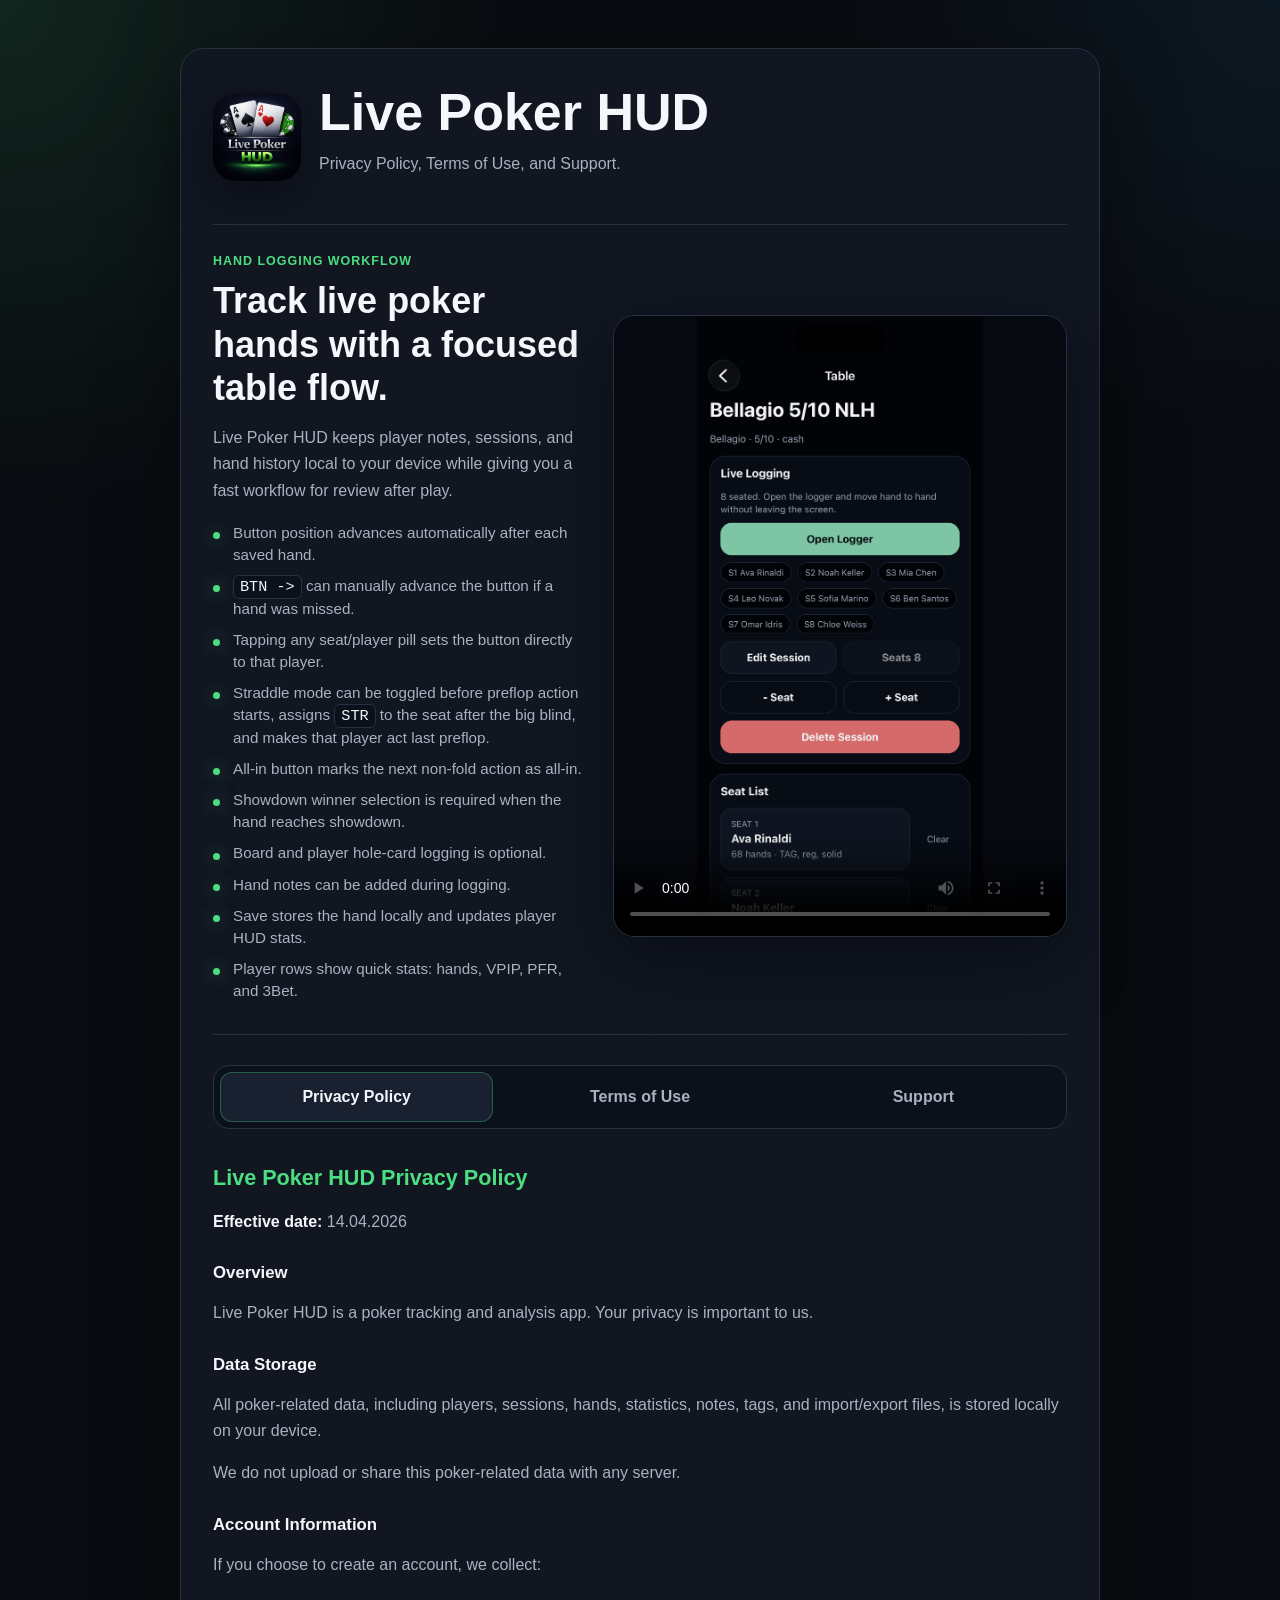
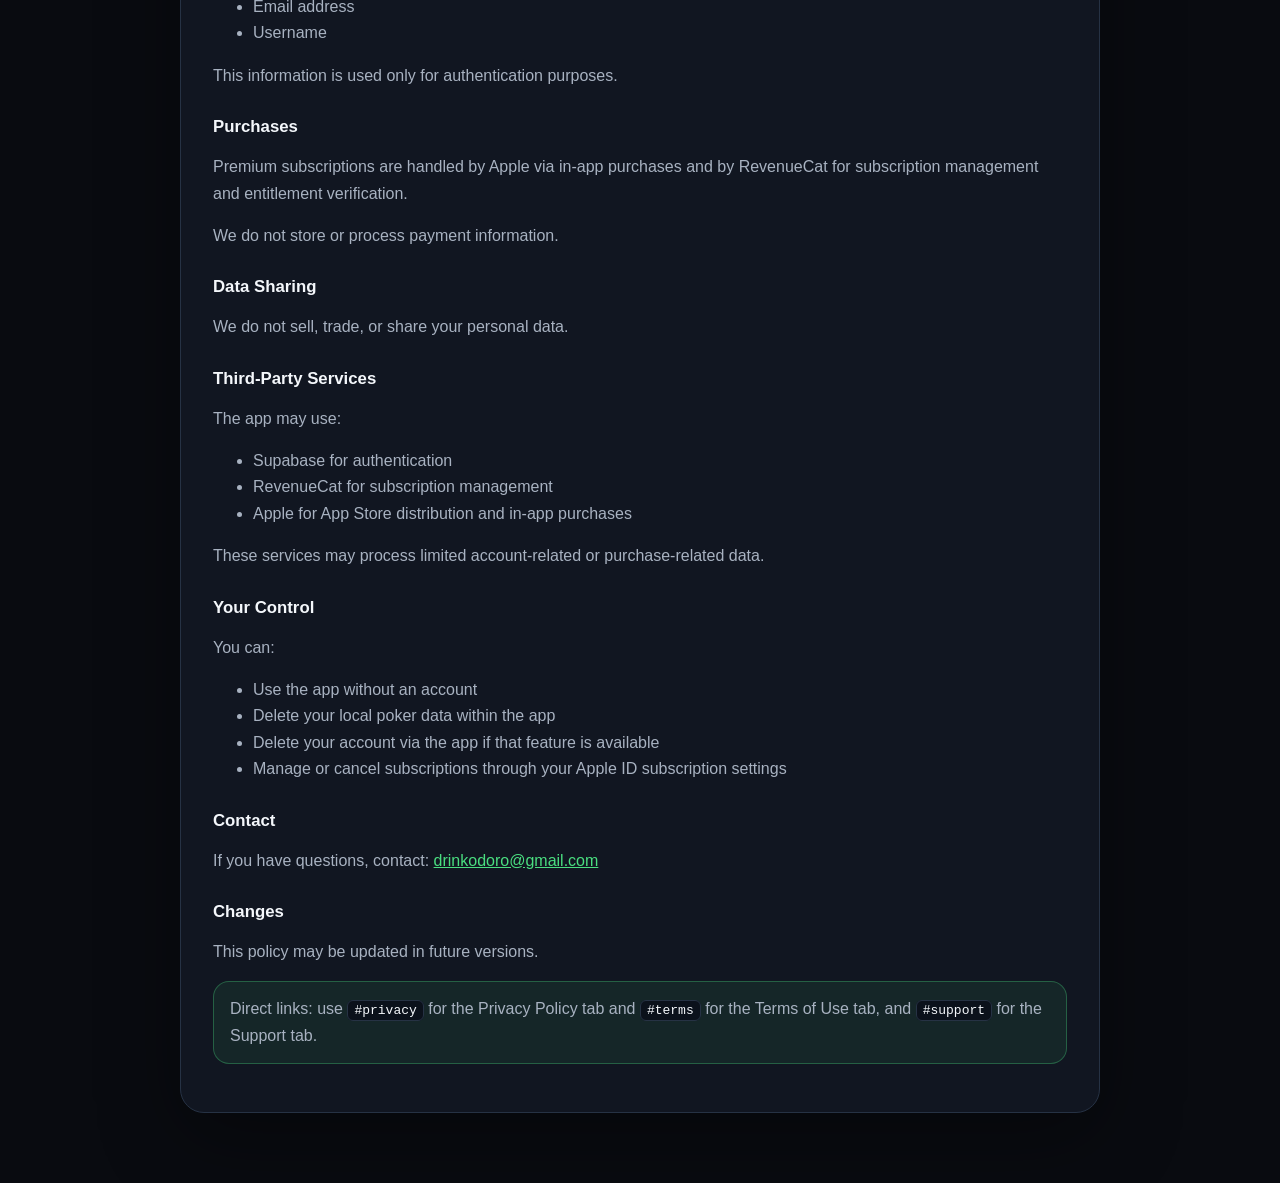
==== index.html @ 6f3d3e8b "List hand logging features" ====
<!doctype html>
<html lang="en">
  <head>
    <meta charset="utf-8" />
    <meta name="viewport" content="width=device-width, initial-scale=1" />
    <title>Live Poker HUD Privacy Policy, Terms of Use, and Support</title>
    <meta
      name="description"
      content="Privacy Policy, Terms of Use, and Support for Live Poker HUD."
    />
    <link rel="icon" href="assets/web-icon.png" />
    <link rel="apple-touch-icon" href="assets/web-icon.png" />
    <style>
      :root {
        color-scheme: dark;
        --bg: #090b10;
        --panel: #121722;
        --panel-raised: #192131;
        --text: #f4f7fb;
        --muted: #a8b2c1;
        --accent: #4ade80;
        --border: #263244;
      }

      * {
        box-sizing: border-box;
      }

      body {
        margin: 0;
        background:
          radial-gradient(circle at top left, rgba(74, 222, 128, 0.12), transparent 32rem),
          radial-gradient(circle at top right, rgba(56, 189, 248, 0.08), transparent 28rem),
          var(--bg);
        color: var(--text);
        font-family: -apple-system, BlinkMacSystemFont, "Segoe UI", sans-serif;
        line-height: 1.65;
      }

      main {
        max-width: 960px;
        margin: 0 auto;
        padding: 48px 20px 72px;
      }

      article {
        background: rgba(18, 23, 34, 0.94);
        border: 1px solid var(--border);
        border-radius: 24px;
        padding: 32px;
        box-shadow: 0 24px 80px rgba(0, 0, 0, 0.35);
      }

      h1,
      h2,
      h3 {
        line-height: 1.2;
      }

      h1 {
        margin: 0 0 8px;
        font-size: clamp(2rem, 5vw, 3.25rem);
      }

      h2 {
        margin-top: 36px;
        color: var(--accent);
        font-size: 1.35rem;
      }

      h3 {
        margin-top: 28px;
        font-size: 1.05rem;
      }

      p,
      li {
        color: var(--muted);
      }

      strong,
      code {
        color: var(--text);
      }

      code {
        background: #0b111b;
        border: 1px solid var(--border);
        border-radius: 6px;
        padding: 2px 6px;
      }

      a {
        color: var(--accent);
      }

      .hero {
        margin-bottom: 30px;
      }

      .brand-lockup {
        display: flex;
        gap: 18px;
        align-items: center;
      }

      .brand-copy {
        min-width: 0;
      }

      .app-icon {
        width: 88px;
        height: 88px;
        border-radius: 22px;
        box-shadow: 0 16px 44px rgba(0, 0, 0, 0.38);
      }

      .subtitle {
        margin-top: 0;
        color: var(--muted);
      }

      .demo {
        display: grid;
        grid-template-columns: minmax(0, 0.9fr) minmax(280px, 1.1fr);
        gap: 28px;
        align-items: center;
        margin: 10px 0 30px;
        padding: 26px 0 32px;
        border-top: 1px solid var(--border);
        border-bottom: 1px solid var(--border);
      }

      .eyebrow {
        margin: 0 0 8px;
        color: var(--accent);
        font-size: 0.78rem;
        font-weight: 800;
        letter-spacing: 0.08em;
        text-transform: uppercase;
      }

      .demo h2 {
        margin: 0 0 12px;
        color: var(--text);
        font-size: clamp(1.45rem, 4vw, 2.25rem);
      }

      .demo p:last-child {
        margin-bottom: 0;
      }

      .feature-list {
        display: grid;
        gap: 9px;
        margin: 18px 0 0;
        padding: 0;
        list-style: none;
      }

      .feature-list li {
        position: relative;
        padding-left: 20px;
        color: var(--muted);
        font-size: 0.95rem;
        line-height: 1.45;
      }

      .feature-list li::before {
        content: "";
        position: absolute;
        top: 0.66em;
        left: 0;
        width: 7px;
        height: 7px;
        border-radius: 50%;
        background: var(--accent);
        box-shadow: 0 0 18px rgba(74, 222, 128, 0.5);
      }

      .video-frame {
        overflow: hidden;
        border: 1px solid var(--border);
        border-radius: 22px;
        background: #060910;
        box-shadow: 0 22px 70px rgba(0, 0, 0, 0.4);
      }

      video {
        display: block;
        width: 100%;
        max-height: 620px;
        background: #060910;
      }

      .tabs {
        display: flex;
        gap: 10px;
        margin: 28px 0;
        padding: 6px;
        background: #0b111b;
        border: 1px solid var(--border);
        border-radius: 16px;
      }

      .tab-button {
        flex: 1;
        border: 0;
        border-radius: 12px;
        padding: 12px 14px;
        background: transparent;
        color: var(--muted);
        cursor: pointer;
        font: inherit;
        font-weight: 700;
      }

      .tab-button[aria-selected="true"] {
        background: var(--panel-raised);
        color: var(--text);
        box-shadow: inset 0 0 0 1px rgba(74, 222, 128, 0.32);
      }

      .tab-panel {
        display: none;
      }

      .tab-panel.active {
        display: block;
      }

      .notice {
        border: 1px solid rgba(74, 222, 128, 0.32);
        background: rgba(74, 222, 128, 0.08);
        border-radius: 16px;
        padding: 14px 16px;
      }

      @media (max-width: 640px) {
        main {
          padding: 28px 14px 48px;
        }

        article {
          padding: 22px;
          border-radius: 18px;
        }

        .tabs {
          flex-direction: column;
        }

        .brand-lockup,
        .demo {
          display: block;
        }

        .brand-lockup {
          text-align: center;
        }

        .app-icon {
          display: block;
          margin: 0 auto 16px;
        }

        .demo {
          padding: 22px 0 26px;
        }

        .video-frame {
          margin-top: 20px;
          border-radius: 18px;
        }
      }
    </style>
  </head>
  <body>
    <main>
      <article>
        <header class="hero">
          <div class="brand-lockup">
            <img
              class="app-icon"
              src="assets/web-icon.png"
              alt="Live Poker HUD app icon"
              width="88"
              height="88"
            />
            <div class="brand-copy">
              <h1>Live Poker HUD</h1>
              <p class="subtitle">Privacy Policy, Terms of Use, and Support.</p>
            </div>
          </div>
        </header>

        <section class="demo" aria-labelledby="demo-title">
          <div>
            <p class="eyebrow">Hand logging workflow</p>
            <h2 id="demo-title">Track live poker hands with a focused table flow.</h2>
            <p>
              Live Poker HUD keeps player notes, sessions, and hand history local to
              your device while giving you a fast workflow for review after play.
            </p>
            <ul class="feature-list" aria-label="Hand logging functionality">
              <li>Button position advances automatically after each saved hand.</li>
              <li><code>BTN -&gt;</code> can manually advance the button if a hand was missed.</li>
              <li>Tapping any seat/player pill sets the button directly to that player.</li>
              <li>Straddle mode can be toggled before preflop action starts, assigns <code>STR</code> to the seat after the big blind, and makes that player act last preflop.</li>
              <li>All-in button marks the next non-fold action as all-in.</li>
              <li>Showdown winner selection is required when the hand reaches showdown.</li>
              <li>Board and player hole-card logging is optional.</li>
              <li>Hand notes can be added during logging.</li>
              <li>Save stores the hand locally and updates player HUD stats.</li>
              <li>Player rows show quick stats: hands, VPIP, PFR, and 3Bet.</li>
            </ul>
          </div>
          <div class="video-frame">
            <video
              controls
              playsinline
              preload="metadata"
              poster="fixtures/app-store-screenshots/livepokerhud_table.png"
            >
              <source
                src="fixtures/app-store-screenshots/lpHUD_handlog_flow.mp4"
                type="video/mp4"
              />
              Your browser does not support the video tag.
            </video>
          </div>
        </section>

        <div class="tabs" role="tablist" aria-label="Legal documents">
          <button
            id="privacy-tab"
            class="tab-button"
            type="button"
            role="tab"
            aria-selected="true"
            aria-controls="privacy-panel"
          >
            Privacy Policy
          </button>
          <button
            id="terms-tab"
            class="tab-button"
            type="button"
            role="tab"
            aria-selected="false"
            aria-controls="terms-panel"
          >
            Terms of Use
          </button>
          <button
            id="support-tab"
            class="tab-button"
            type="button"
            role="tab"
            aria-selected="false"
            aria-controls="support-panel"
          >
            Support
          </button>
        </div>

        <section id="privacy-panel" class="tab-panel active" role="tabpanel" aria-labelledby="privacy-tab">
          <h2>Live Poker HUD Privacy Policy</h2>
          <p><strong>Effective date:</strong> 14.04.2026</p>

          <h3>Overview</h3>
          <p>
            Live Poker HUD is a poker tracking and analysis app. Your privacy is
            important to us.
          </p>

          <h3>Data Storage</h3>
          <p>
            All poker-related data, including players, sessions, hands, statistics,
            notes, tags, and import/export files, is stored locally on your device.
          </p>
          <p>We do not upload or share this poker-related data with any server.</p>

          <h3>Account Information</h3>
          <p>If you choose to create an account, we collect:</p>
          <ul>
            <li>Email address</li>
            <li>Username</li>
          </ul>
          <p>This information is used only for authentication purposes.</p>

          <h3>Purchases</h3>
          <p>
            Premium subscriptions are handled by Apple via in-app purchases and by
            RevenueCat for subscription management and entitlement verification.
          </p>
          <p>We do not store or process payment information.</p>

          <h3>Data Sharing</h3>
          <p>We do not sell, trade, or share your personal data.</p>

          <h3>Third-Party Services</h3>
          <p>The app may use:</p>
          <ul>
            <li>Supabase for authentication</li>
            <li>RevenueCat for subscription management</li>
            <li>Apple for App Store distribution and in-app purchases</li>
          </ul>
          <p>These services may process limited account-related or purchase-related data.</p>

          <h3>Your Control</h3>
          <p>You can:</p>
          <ul>
            <li>Use the app without an account</li>
            <li>Delete your local poker data within the app</li>
            <li>Delete your account via the app if that feature is available</li>
            <li>Manage or cancel subscriptions through your Apple ID subscription settings</li>
          </ul>

          <h3>Contact</h3>
          <p>
            If you have questions, contact:
            <a href="mailto:drinkodoro@gmail.com">drinkodoro@gmail.com</a>
          </p>

          <h3>Changes</h3>
          <p>This policy may be updated in future versions.</p>
        </section>

        <section id="terms-panel" class="tab-panel" role="tabpanel" aria-labelledby="terms-tab">
          <h2>Live Poker HUD Terms of Use</h2>
          <p><strong>Effective date:</strong> 16.04.2026</p>

          <p>
            These Terms of Use ("Terms") govern your use of Live Poker HUD (the
            "App"). By downloading, accessing, or using the App, you agree to these
            Terms.
          </p>
          <p>If you do not agree to these Terms, do not use the App.</p>

          <h3>1. About Live Poker HUD</h3>
          <p>
            Live Poker HUD is a mobile app for local-first live poker player tracking,
            hand logging, notes, and later review.
          </p>
          <p>
            The App is intended as a personal study and record-keeping tool. It does not
            let users play poker hands, exchange money, enter contests, or receive
            real-time advice.
          </p>

          <h3>2. Eligibility and Responsible Use</h3>
          <p>
            You are responsible for using the App only where and how it is lawful and
            permitted. You must comply with all applicable laws, location rules,
            event rules, platform rules, and game integrity requirements.
          </p>
          <p>You agree not to use the App:</p>
          <ul>
            <li>
              To cheat, collude, gain an unfair advantage, or violate rules of any
              poker room, event, online platform, or private game.
            </li>
            <li>To use the App for activity prohibited by law.</li>
            <li>To harass, defame, or unlawfully profile other people.</li>
            <li>To attempt to reverse engineer, interfere with, or misuse the App or its services.</li>
          </ul>

          <h3>3. Local Data and Backups</h3>
          <p>
            The App stores poker-related data, including players, sessions, hands,
            statistics, notes, tags, and import/export files, primarily on your device.
          </p>
          <p>
            You are responsible for maintaining your own backups, including any manual
            JSON exports you choose to create. We are not responsible for data loss
            caused by device loss, deletion, app removal, operating system changes,
            failed imports, or other events outside our control.
          </p>

          <h3>4. Accounts</h3>
          <p>
            The App may allow optional account sign-in. Account features are intended
            for authentication and future account-linked capabilities. In the current
            local-first version, poker data does not automatically sync across devices
            unless a future version explicitly provides sync functionality.
          </p>
          <p>You are responsible for keeping your account credentials secure and for all activity under your account.</p>

          <h3>5. Premium Subscriptions</h3>
          <p>
            Live Poker HUD may offer an optional premium subscription ("Live Poker HUD
            Pro") through Apple in-app purchases and RevenueCat subscription management.
          </p>
          <p>
            Premium may include higher or unlimited app limits, such as additional
            active players or hand history capacity, and other paid features shown in
            the App at the time of purchase.
          </p>
          <p>Subscription products may include:</p>
          <ul>
            <li>Monthly subscription: <code>premium_monthly_subscription</code></li>
            <li>Yearly subscription: <code>premium_yearly_subscription</code></li>
          </ul>
          <p>
            The exact price, billing period, trial terms, and renewal terms are shown
            in the App Store purchase sheet before you confirm a purchase.
          </p>

          <h3>6. Auto-Renewal, Billing, and Cancellation</h3>
          <p>
            Subscriptions are billed through your Apple ID and are handled by Apple.
            Your subscription automatically renews unless you cancel it at least 24
            hours before the end of the current billing period.
          </p>
          <p>
            Your Apple ID account may be charged for renewal within 24 hours before the
            end of the current billing period. You can manage or cancel your
            subscription in your Apple ID subscription settings.
          </p>
          <p>
            We do not process your payment card information and cannot directly cancel,
            refund, or modify Apple subscriptions on your behalf. Refund requests are
            handled by Apple according to Apple's policies.
          </p>

          <h3>7. Free Features and Premium Limits</h3>
          <p>
            The App may provide a free tier with usage limits. Premium access may remove
            or increase those limits while your subscription is active.
          </p>
          <p>
            If your subscription expires, is canceled, fails to renew, or cannot be
            verified, your account may return to the free tier. Existing local data is
            not intentionally deleted solely because a subscription ends, but adding new
            players, saving new hands, or importing data may be restricted by the
            free-tier limits.
          </p>

          <h3>8. No Professional Advice</h3>
          <p>
            The App provides tracking, notes, and statistics based on information you
            enter. It does not provide legal, financial, professional poker, or
            investment advice. You are solely responsible for your decisions and conduct.
          </p>

          <h3>9. No Warranties</h3>
          <p>
            The App is provided "as is" and "as available." We do not guarantee that
            the App will be uninterrupted, error-free, accurate, or suitable for your
            specific needs.
          </p>
          <p>
            Poker statistics may be incomplete or approximate because they depend on the
            hands, actions, and notes you manually record.
          </p>

          <h3>10. Limitation of Liability</h3>
          <p>
            To the fullest extent permitted by law, we are not liable for indirect,
            incidental, consequential, special, exemplary, or punitive damages,
            including loss of data, lost profits, lost winnings, lost opportunities, or
            game-related disputes arising from your use of the App.
          </p>

          <h3>11. Third-Party Services</h3>
          <p>The App may use third-party services, including:</p>
          <ul>
            <li>Apple for App Store distribution and in-app purchases.</li>
            <li>RevenueCat for subscription management and entitlement verification.</li>
            <li>Supabase for optional authentication features.</li>
          </ul>
          <p>Your use of third-party services may be subject to their own terms and policies.</p>

          <h3>12. Apple App Store Terms</h3>
          <p>
            If you downloaded the App from the Apple App Store, Apple's Licensed
            Application End User License Agreement may also apply unless these Terms
            provide a separate valid end user license agreement. Apple is not
            responsible for providing maintenance or support for the App except as
            required by applicable law.
          </p>
          <p>
            Apple's standard terms are available at:
            <a href="https://www.apple.com/legal/macapps/stdeula/">https://www.apple.com/legal/macapps/stdeula/</a>
          </p>

          <h3>13. Privacy</h3>
          <p>
            Your use of the App is also governed by the Privacy Policy on this page.
          </p>

          <h3>14. Changes to These Terms</h3>
          <p>
            We may update these Terms from time to time. Updated Terms will be posted on
            this page with a new effective date. Your continued use of the App after
            changes are posted means you accept the updated Terms.
          </p>

          <h3>15. Contact</h3>
          <p>
            If you have questions about these Terms, contact:
            <a href="mailto:drinkodoro@gmail.com">drinkodoro@gmail.com</a>
          </p>
        </section>

        <section id="support-panel" class="tab-panel" role="tabpanel" aria-labelledby="support-tab">
          <h2>Live Poker HUD Support</h2>
          <p><strong>Effective date:</strong> 19.04.2026</p>

          <h3>Contact</h3>
          <p>
            For support questions, account help, subscription issues, bug reports, or
            feedback, contact:
            <a href="mailto:drinkodoro@gmail.com">drinkodoro@gmail.com</a>
          </p>

          <h3>What to Include</h3>
          <p>To help us investigate your request, please include:</p>
          <ul>
            <li>A short description of the issue or question.</li>
            <li>Your device model and iOS version.</li>
            <li>The Live Poker HUD app version, if available.</li>
            <li>Screenshots or error messages, if relevant.</li>
            <li>The email address associated with your account, if you use one.</li>
          </ul>

          <h3>Subscriptions and Billing</h3>
          <p>
            Live Poker HUD Pro subscriptions are purchased through Apple in-app
            purchases. You can manage, cancel, or review your subscription in your
            Apple ID subscription settings.
          </p>
          <p>
            We do not process payment card details and cannot directly cancel or refund
            Apple subscriptions. Refund requests are handled by Apple according to
            Apple's policies.
          </p>

          <h3>Data and Backups</h3>
          <p>
            Poker data is stored locally on your device. If you are contacting support
            about missing data, please mention whether the app was deleted, the device
            was changed, or an import/export file was used.
          </p>

          <h3>Response Time</h3>
          <p>
            We aim to respond to support requests as soon as reasonably possible, but
            response times may vary.
          </p>
        </section>

        <p class="notice">
          Direct links: use <code>#privacy</code> for the Privacy Policy tab and
          <code>#terms</code> for the Terms of Use tab, and
          <code>#support</code> for the Support tab.
        </p>
      </article>
    </main>

    <script>
      const tabs = [
        {
          hash: "#privacy",
          tab: document.getElementById("privacy-tab"),
          panel: document.getElementById("privacy-panel"),
        },
        {
          hash: "#terms",
          tab: document.getElementById("terms-tab"),
          panel: document.getElementById("terms-panel"),
        },
        {
          hash: "#support",
          tab: document.getElementById("support-tab"),
          panel: document.getElementById("support-panel"),
        },
      ];

      function activate(hash) {
        const selected = tabs.find((entry) => entry.hash === hash) || tabs[0];

        tabs.forEach((entry) => {
          const active = entry === selected;
          entry.tab.setAttribute("aria-selected", String(active));
          entry.panel.classList.toggle("active", active);
        });

        if (window.location.hash !== selected.hash) {
          history.replaceState(null, "", selected.hash);
        }
      }

      tabs.forEach((entry) => {
        entry.tab.addEventListener("click", () => activate(entry.hash));
      });

      window.addEventListener("hashchange", () => activate(window.location.hash));
      activate(window.location.hash || "#privacy");
    </script>
  </body>
</html>
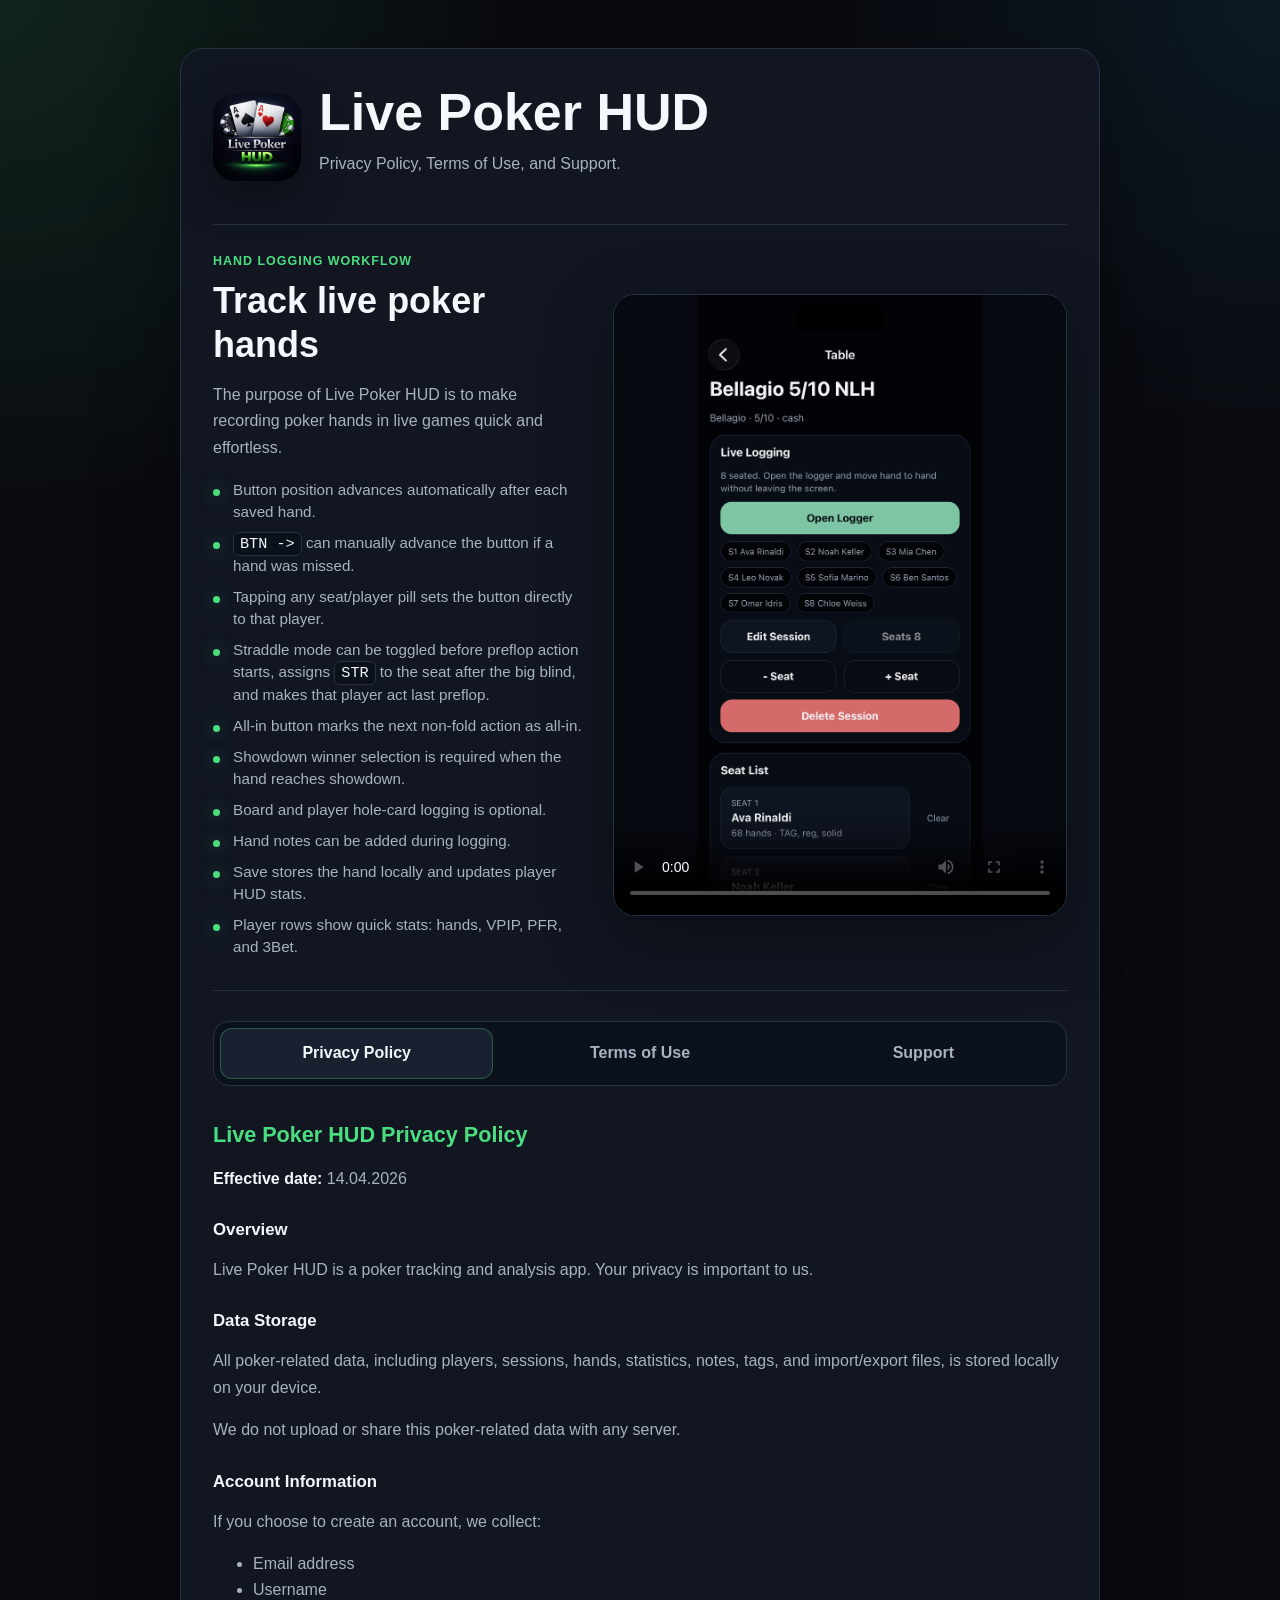
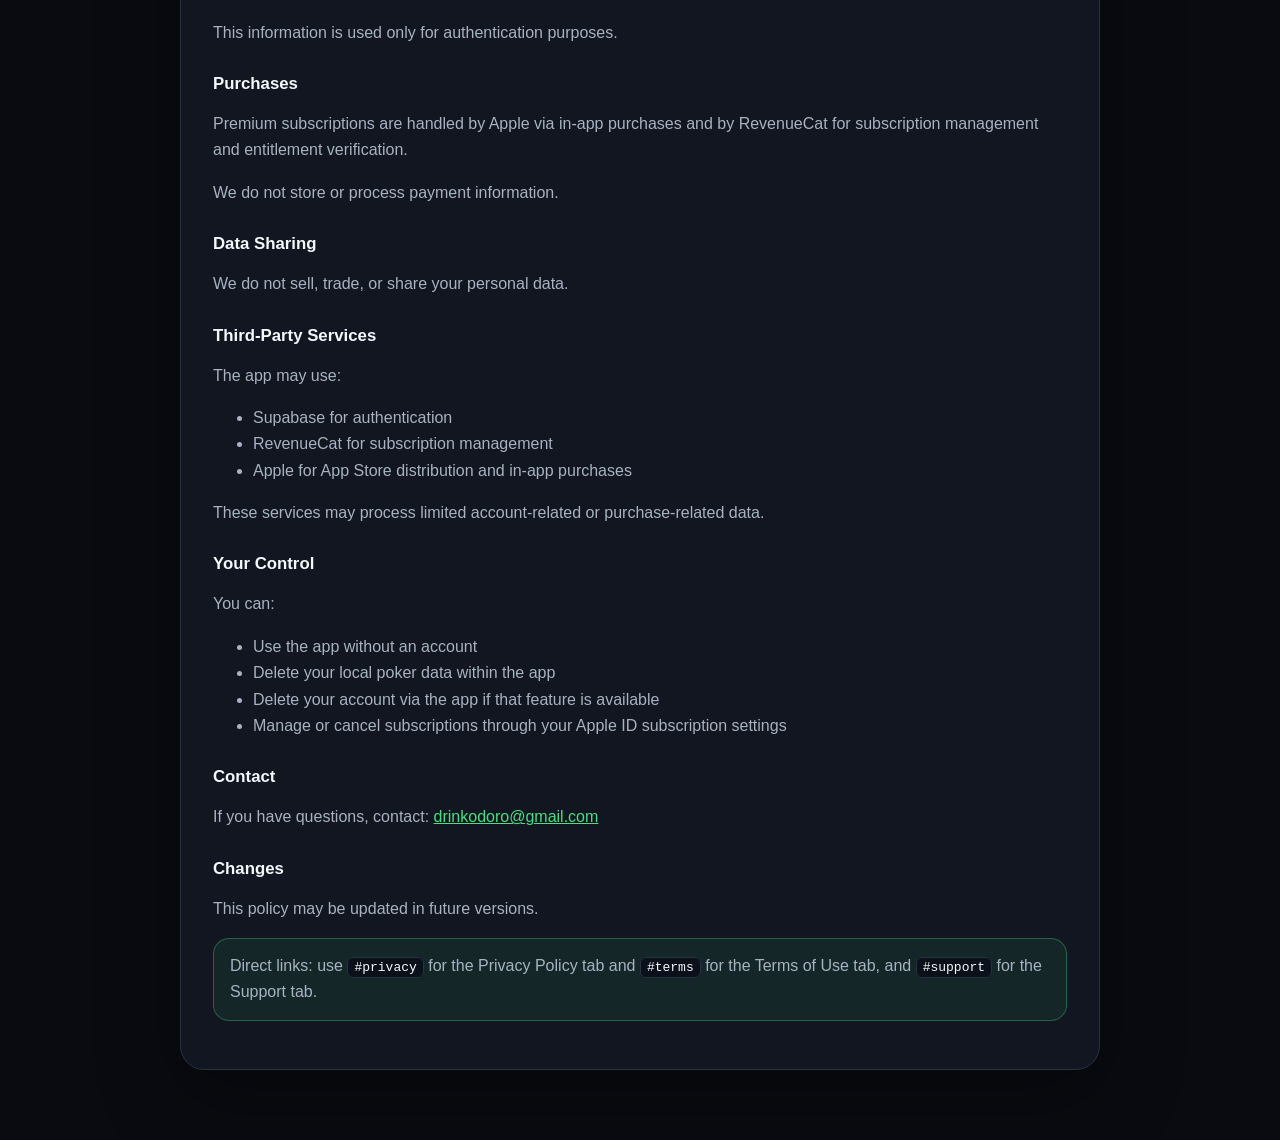
==== commit cc75afb3: "Update hand logging intro copy" ====
--- a/index.html
+++ b/index.html
@@ -297,10 +297,10 @@
         <section class="demo" aria-labelledby="demo-title">
           <div>
             <p class="eyebrow">Hand logging workflow</p>
-            <h2 id="demo-title">Track live poker hands with a focused table flow.</h2>
+            <h2 id="demo-title">Track live poker hands</h2>
             <p>
-              Live Poker HUD keeps player notes, sessions, and hand history local to
-              your device while giving you a fast workflow for review after play.
+              The purpose of Live Poker HUD is to make recording poker hands in live
+              games quick and effortless.
             </p>
             <ul class="feature-list" aria-label="Hand logging functionality">
               <li>Button position advances automatically after each saved hand.</li>
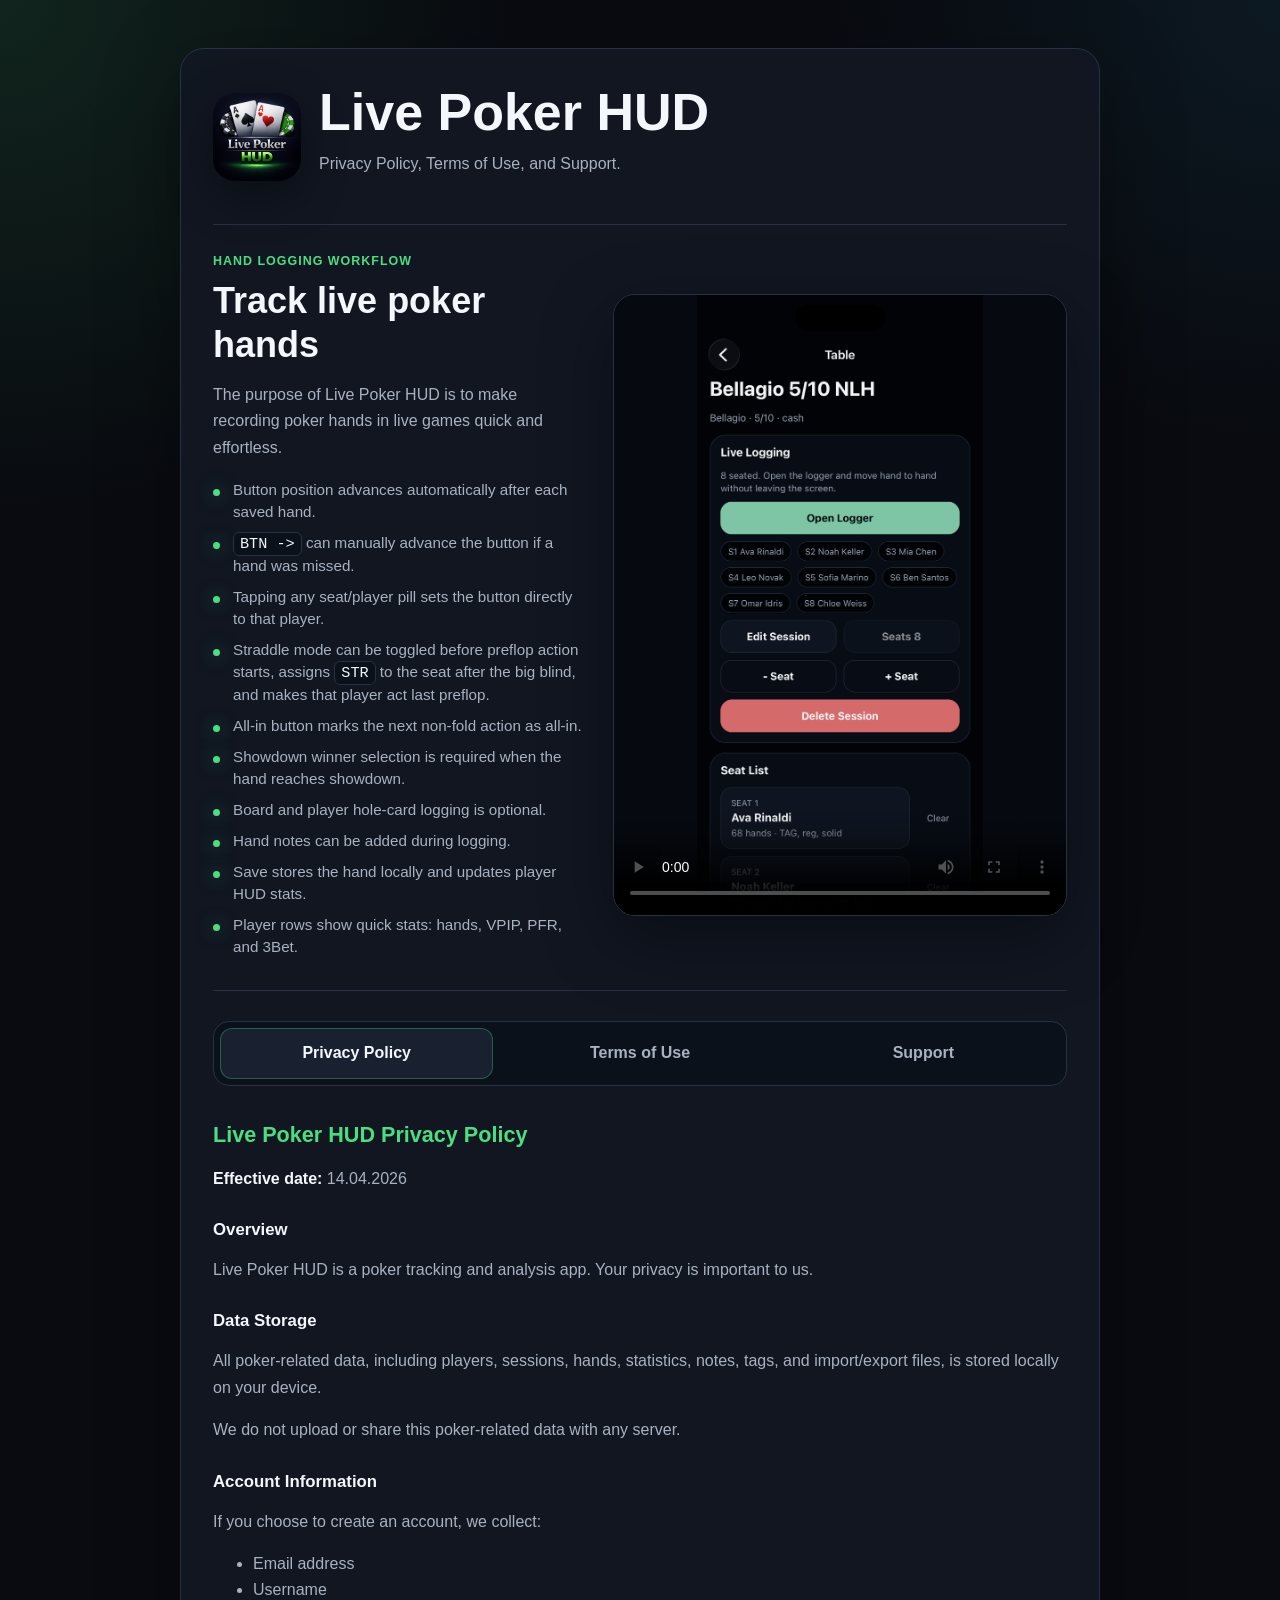
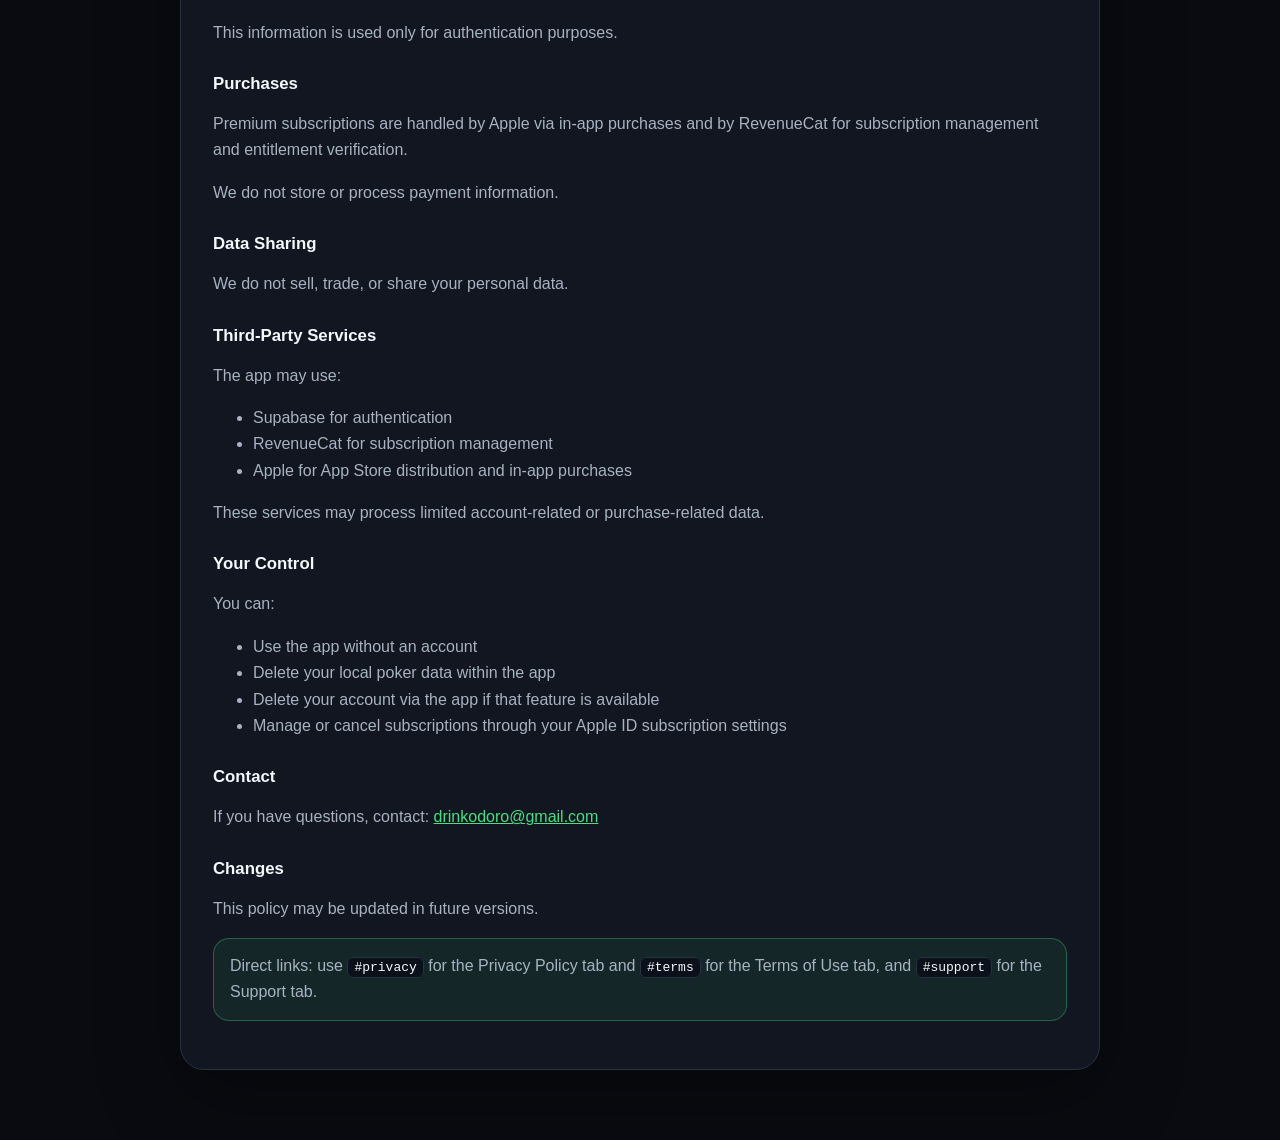
==== commit 525959db: "Replace website demo video" ====
--- a/index.html
+++ b/index.html
@@ -323,7 +323,7 @@
               poster="fixtures/app-store-screenshots/livepokerhud_table.png"
             >
               <source
-                src="fixtures/app-store-screenshots/lpHUD_handlog_flow.mp4"
+                src="fixtures/app-store-screenshots/live_poker_hud_premium_captioned.mp4"
                 type="video/mp4"
               />
               Your browser does not support the video tag.
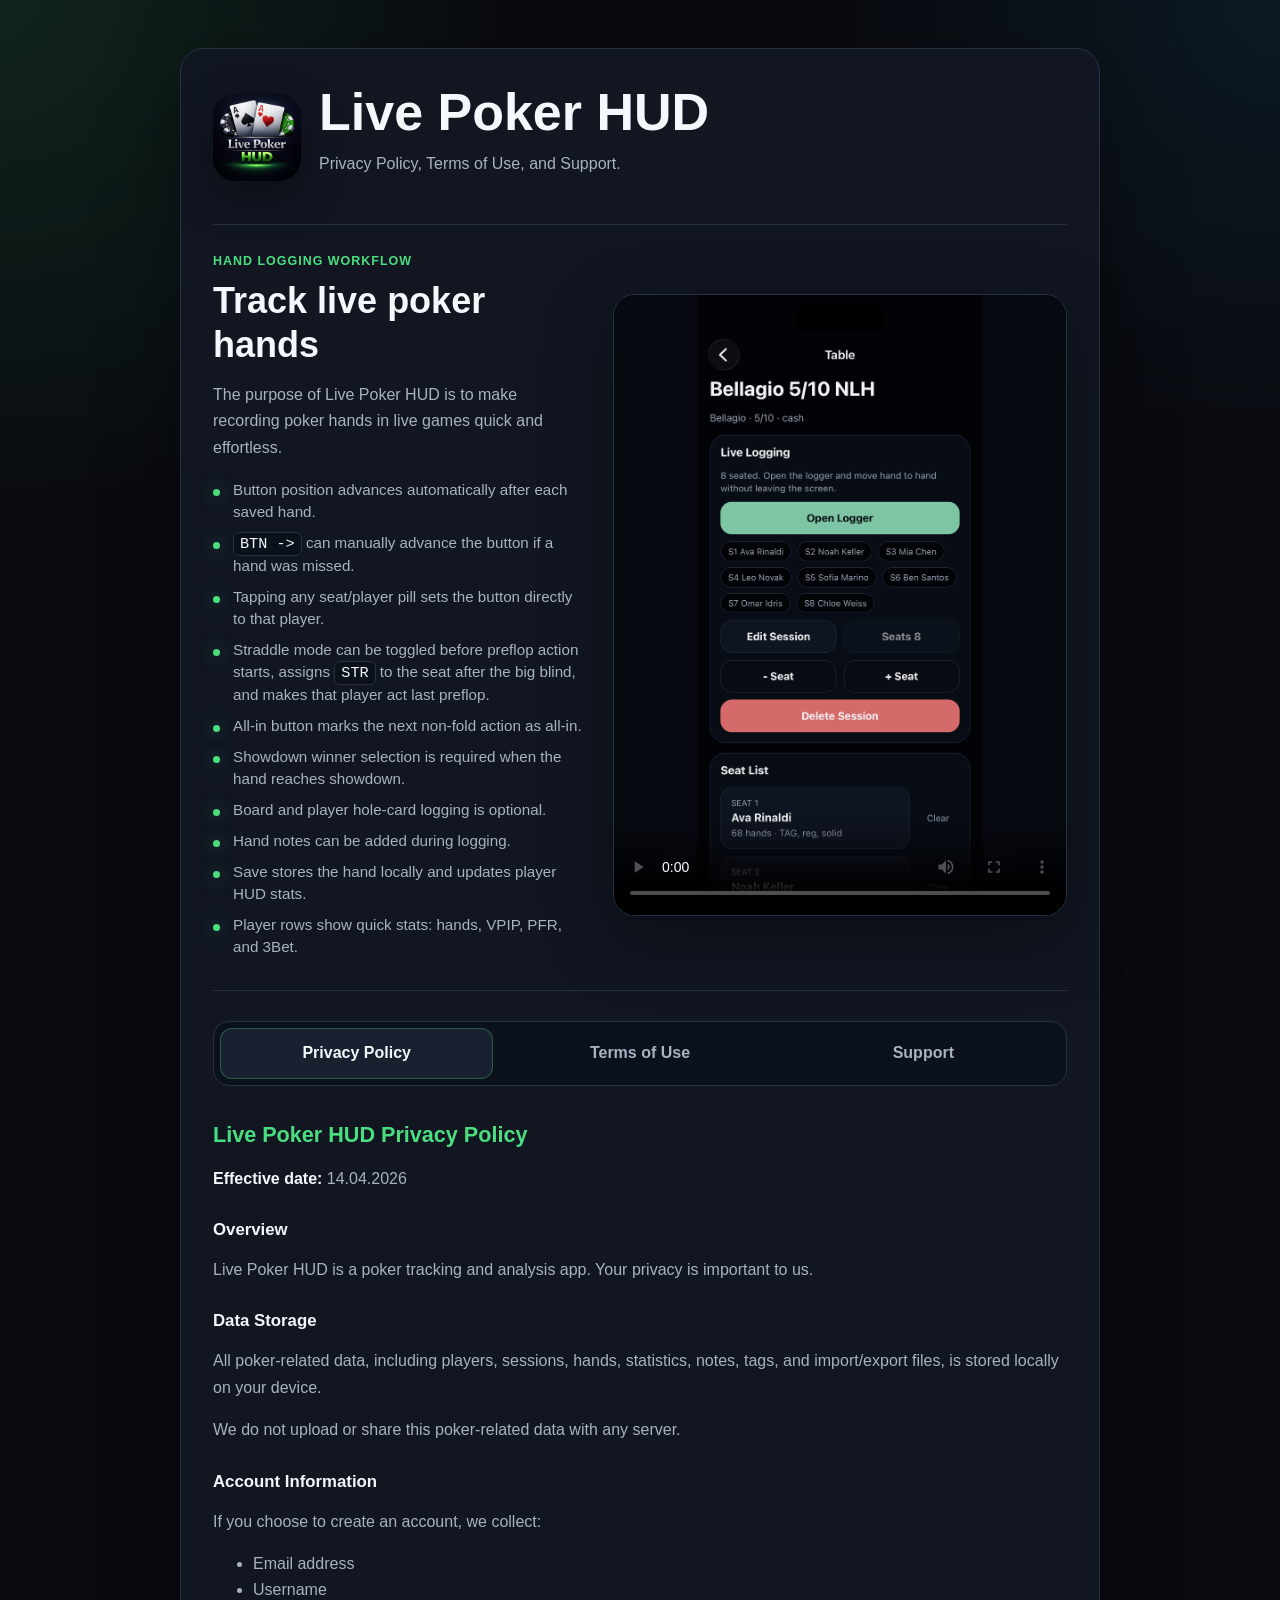
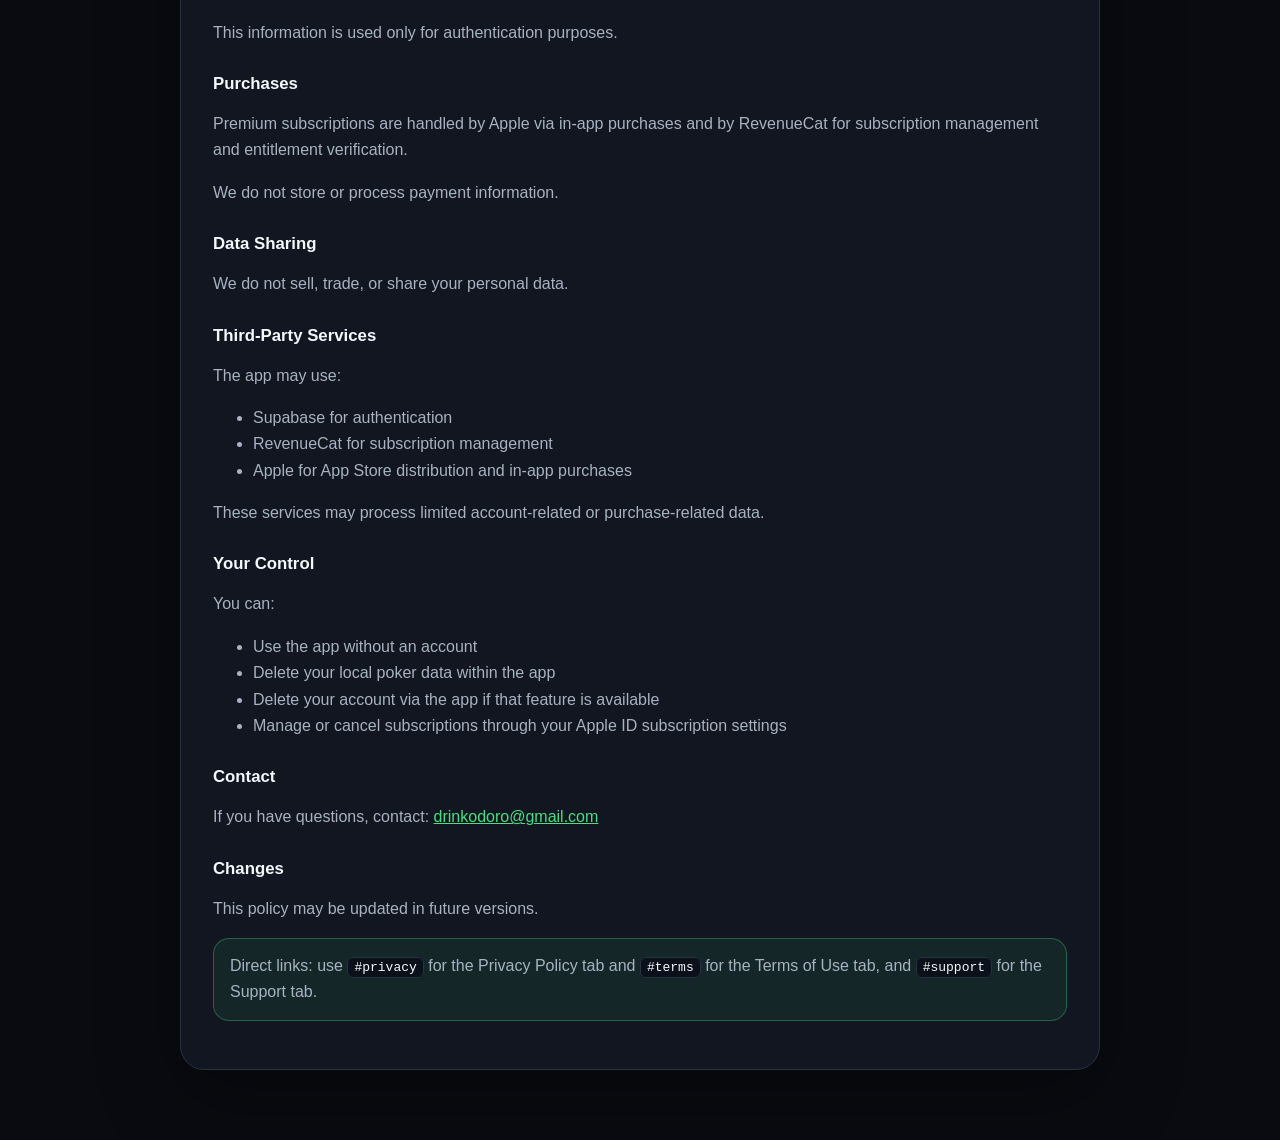
==== commit f2dd9d47: "Prepare site for Cloudflare Pages" ====
--- a/index.html
+++ b/index.html
@@ -8,8 +8,18 @@
       name="description"
       content="Privacy Policy, Terms of Use, and Support for Live Poker HUD."
     />
+    <link rel="canonical" href="https://livepokerhud.com/" />
     <link rel="icon" href="assets/web-icon.png" />
     <link rel="apple-touch-icon" href="assets/web-icon.png" />
+    <meta property="og:type" content="website" />
+    <meta property="og:title" content="Live Poker HUD" />
+    <meta
+      property="og:description"
+      content="Privacy Policy, Terms of Use, Support, and hand logging workflow for Live Poker HUD."
+    />
+    <meta property="og:url" content="https://livepokerhud.com/" />
+    <meta property="og:image" content="https://livepokerhud.com/assets/web-icon.png" />
+    <meta name="twitter:card" content="summary" />
     <style>
       :root {
         color-scheme: dark;
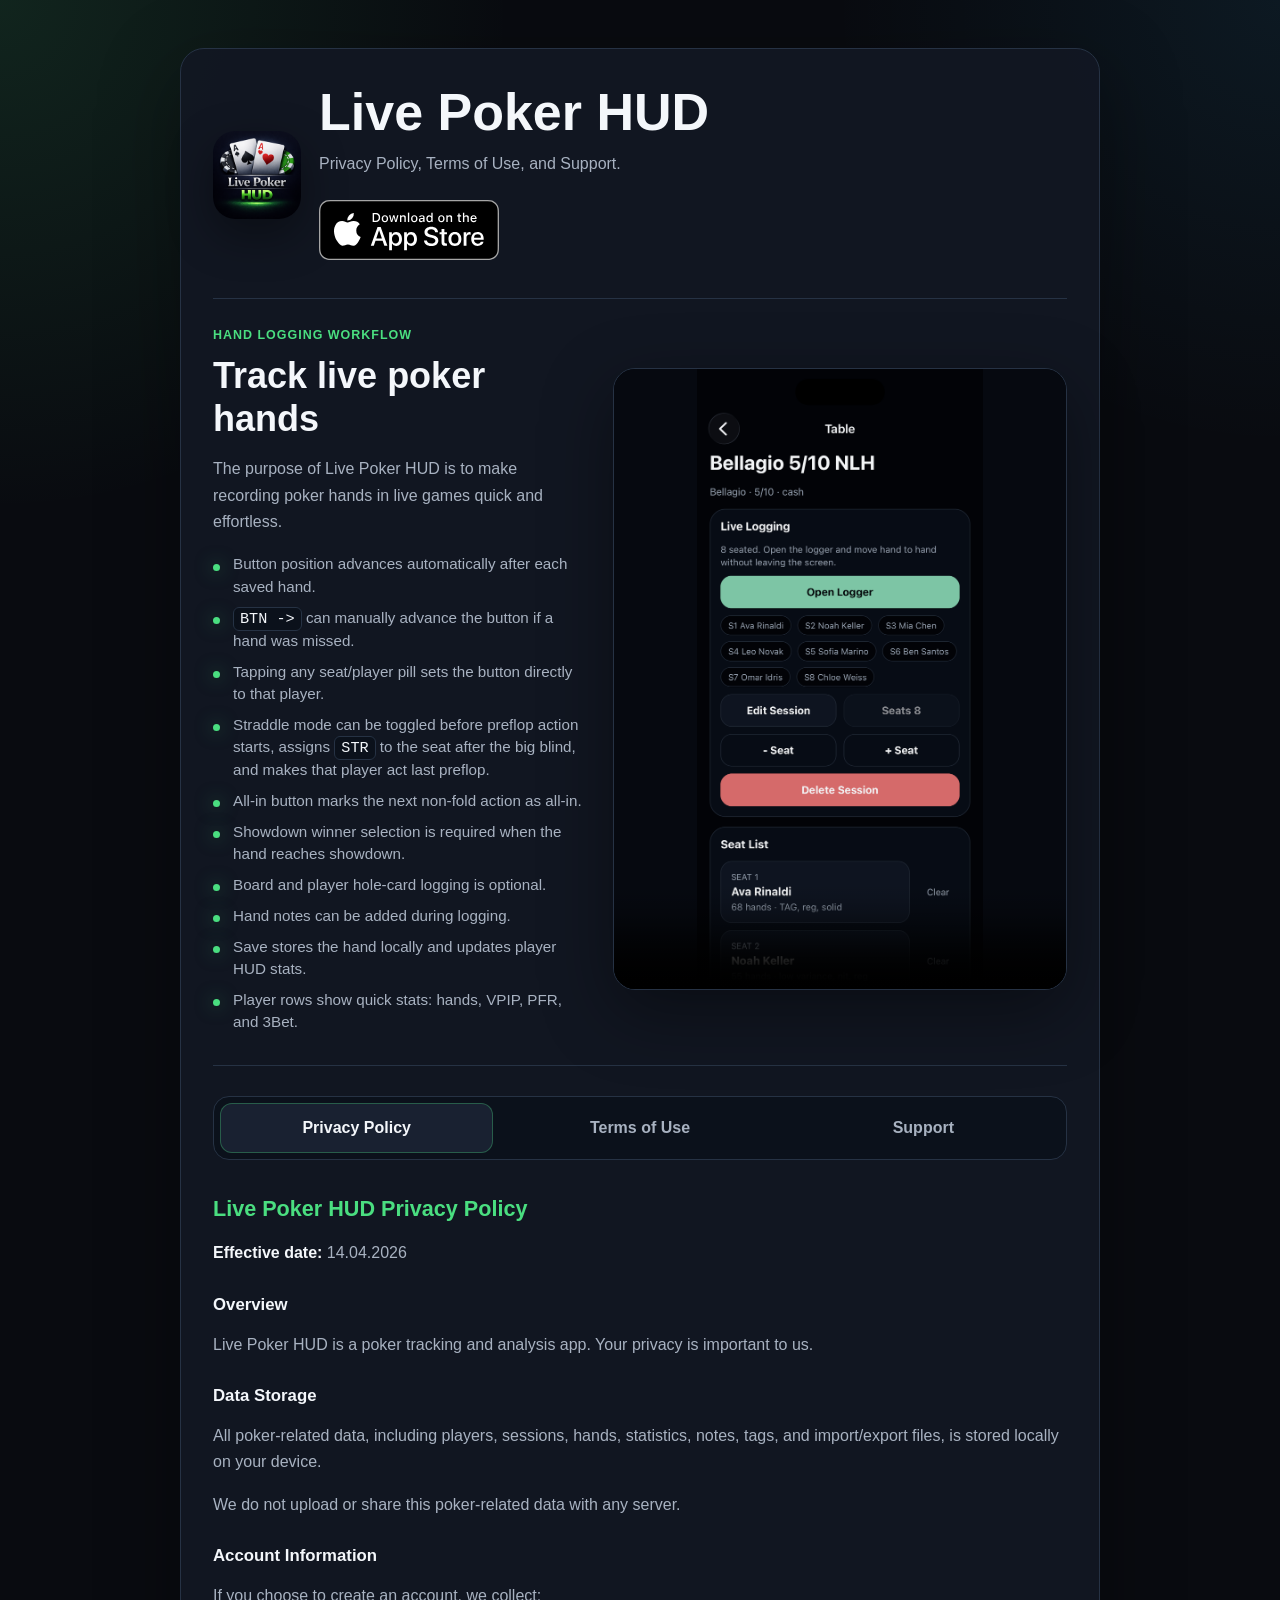
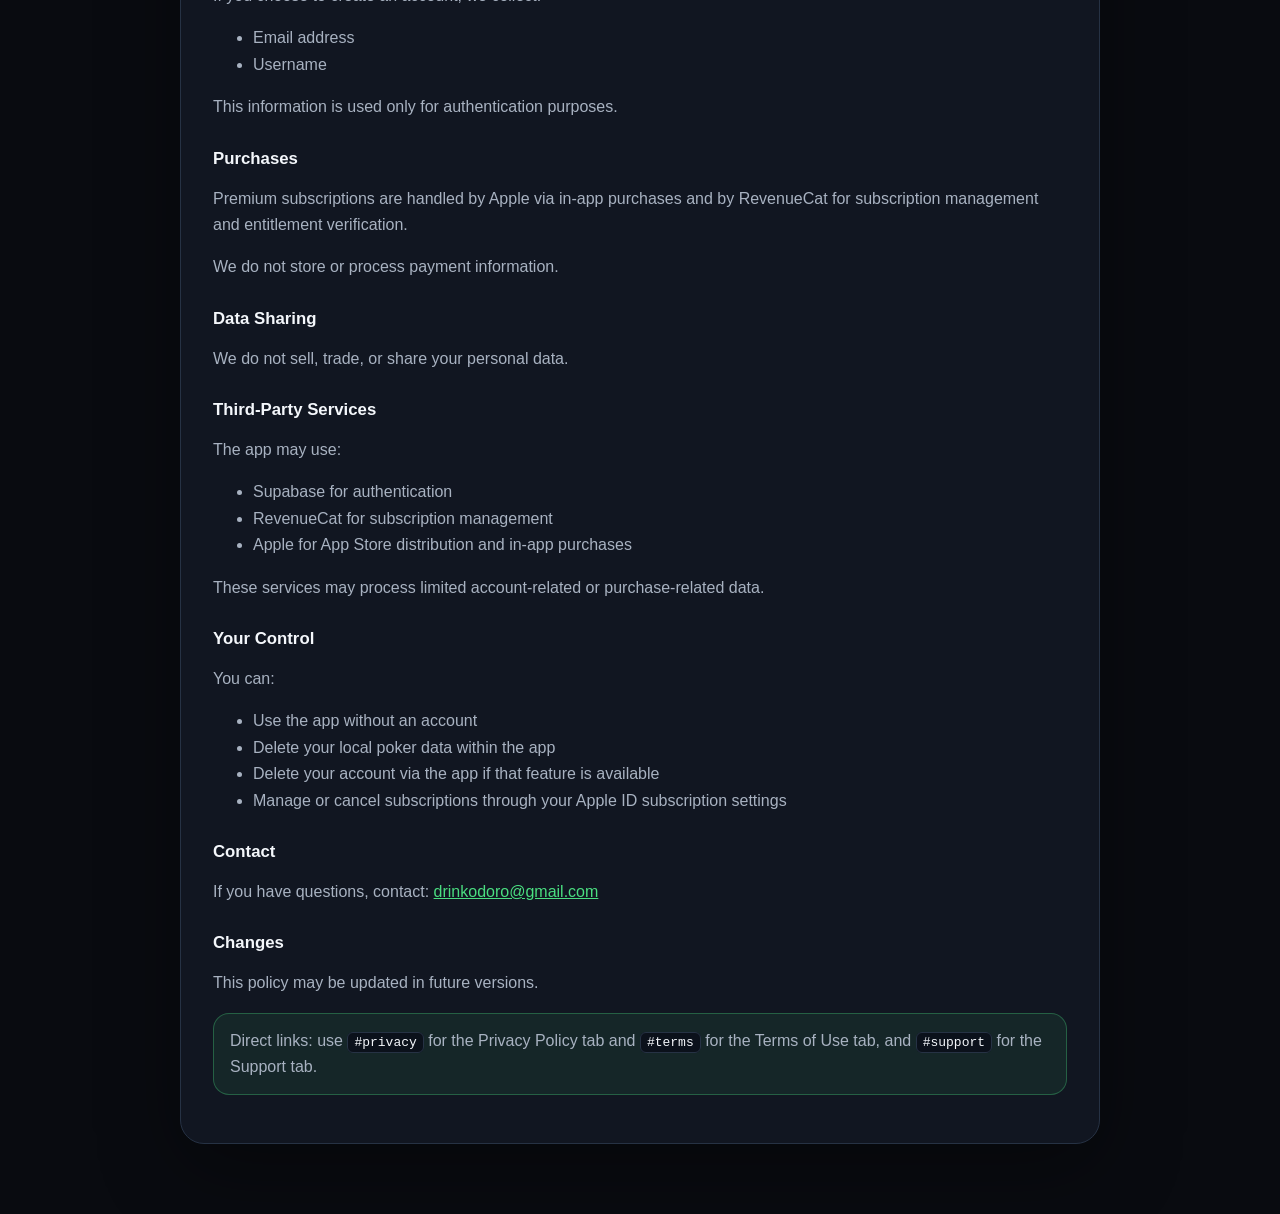
==== commit b2751a6a: "Add App Store badge link" ====
--- a/index.html
+++ b/index.html
@@ -130,6 +130,32 @@
         color: var(--muted);
       }
 
+      .store-badge-link {
+        display: inline-block;
+        margin-top: 6px;
+        line-height: 0;
+        transition:
+          transform 0.16s ease,
+          opacity 0.16s ease;
+      }
+
+      .store-badge-link:hover {
+        opacity: 0.92;
+        transform: translateY(-1px);
+      }
+
+      .store-badge-link:focus-visible {
+        border-radius: 8px;
+        outline: 2px solid var(--accent);
+        outline-offset: 4px;
+      }
+
+      .store-badge {
+        display: block;
+        width: 180px;
+        height: auto;
+      }
+
       .demo {
         display: grid;
         grid-template-columns: minmax(0, 0.9fr) minmax(280px, 1.1fr);
@@ -272,6 +298,14 @@
         .app-icon {
           display: block;
           margin: 0 auto 16px;
+        }
+
+        .store-badge-link {
+          margin-top: 4px;
+        }
+
+        .store-badge {
+          margin: 0 auto;
         }
 
         .demo {
@@ -300,6 +334,21 @@
             <div class="brand-copy">
               <h1>Live Poker HUD</h1>
               <p class="subtitle">Privacy Policy, Terms of Use, and Support.</p>
+              <a
+                class="store-badge-link"
+                href="https://apps.apple.com/us/app/live-poker-hud/id6762140722"
+                target="_blank"
+                rel="noopener noreferrer"
+                aria-label="Download Live Poker HUD on the App Store"
+              >
+                <img
+                  class="store-badge"
+                  src="assets/download-on-app-store.svg"
+                  alt="Download on the App Store"
+                  width="180"
+                  height="60"
+                />
+              </a>
             </div>
           </div>
         </header>
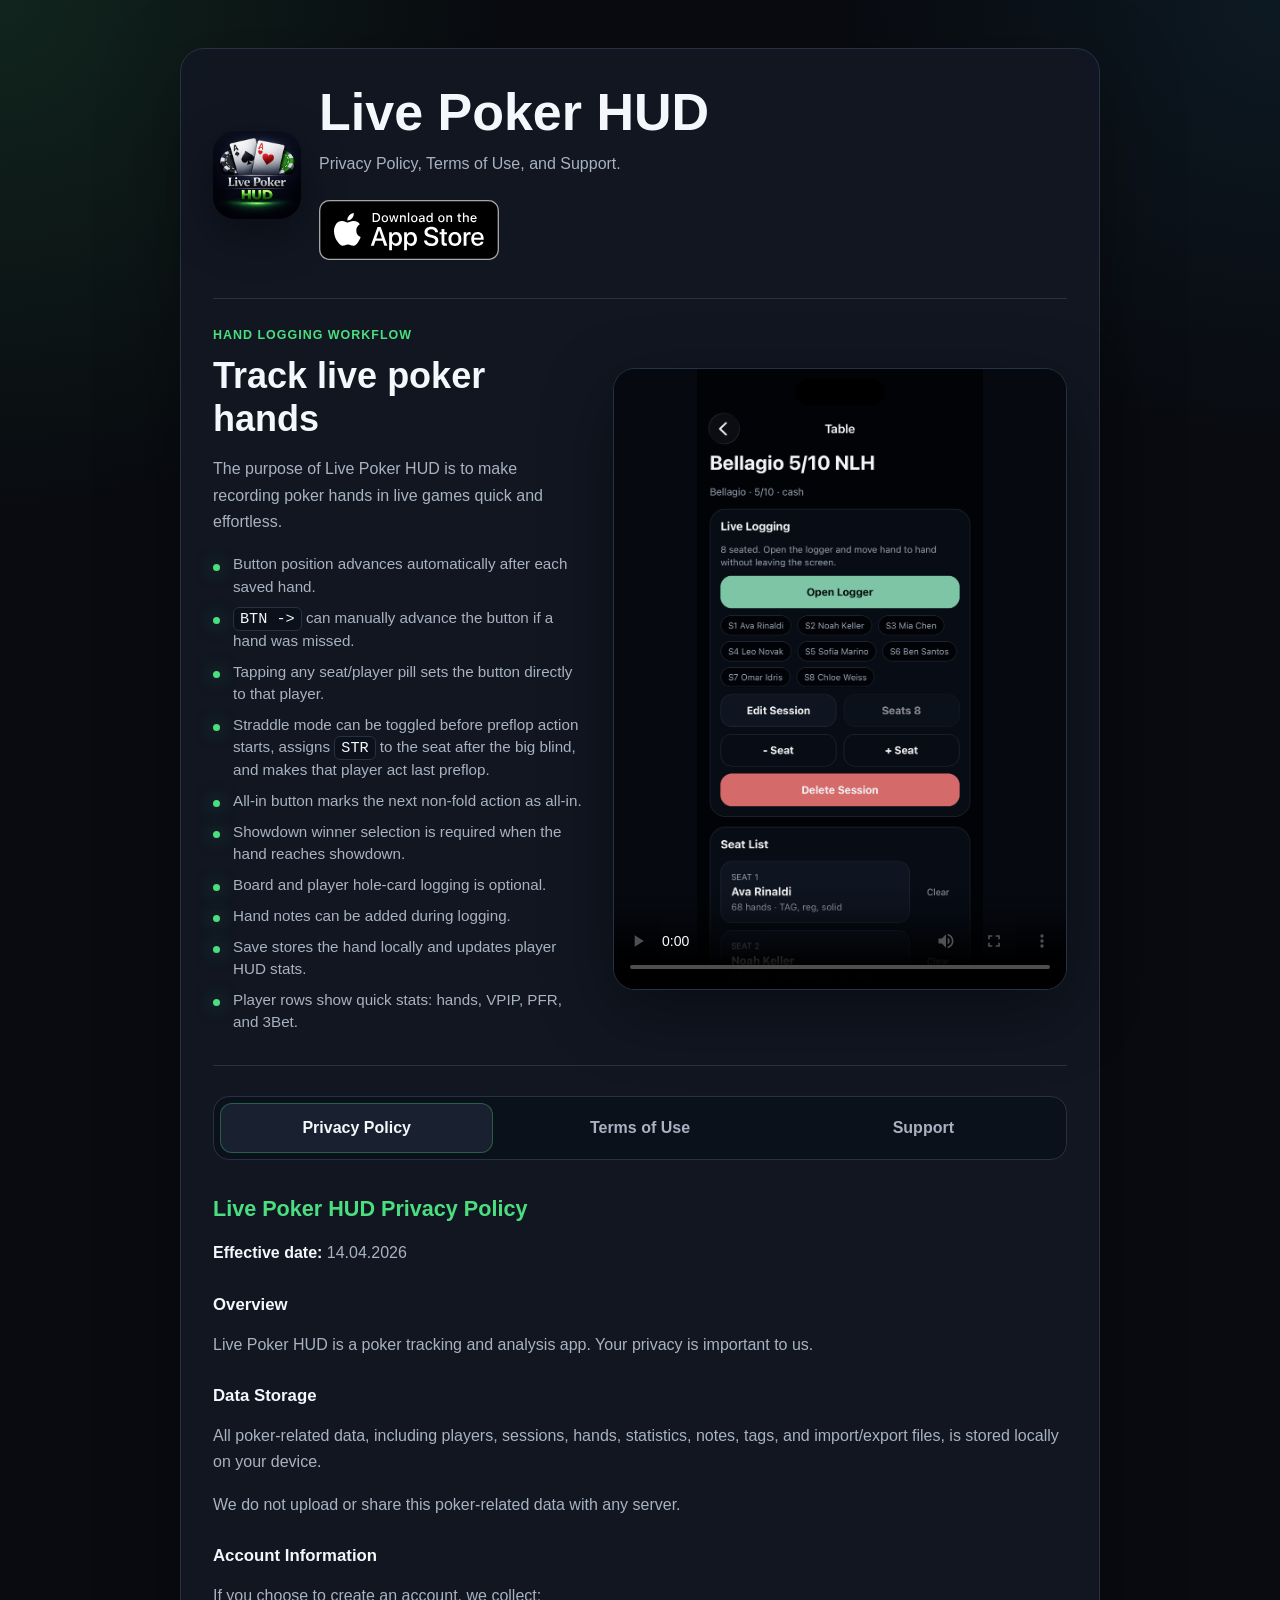
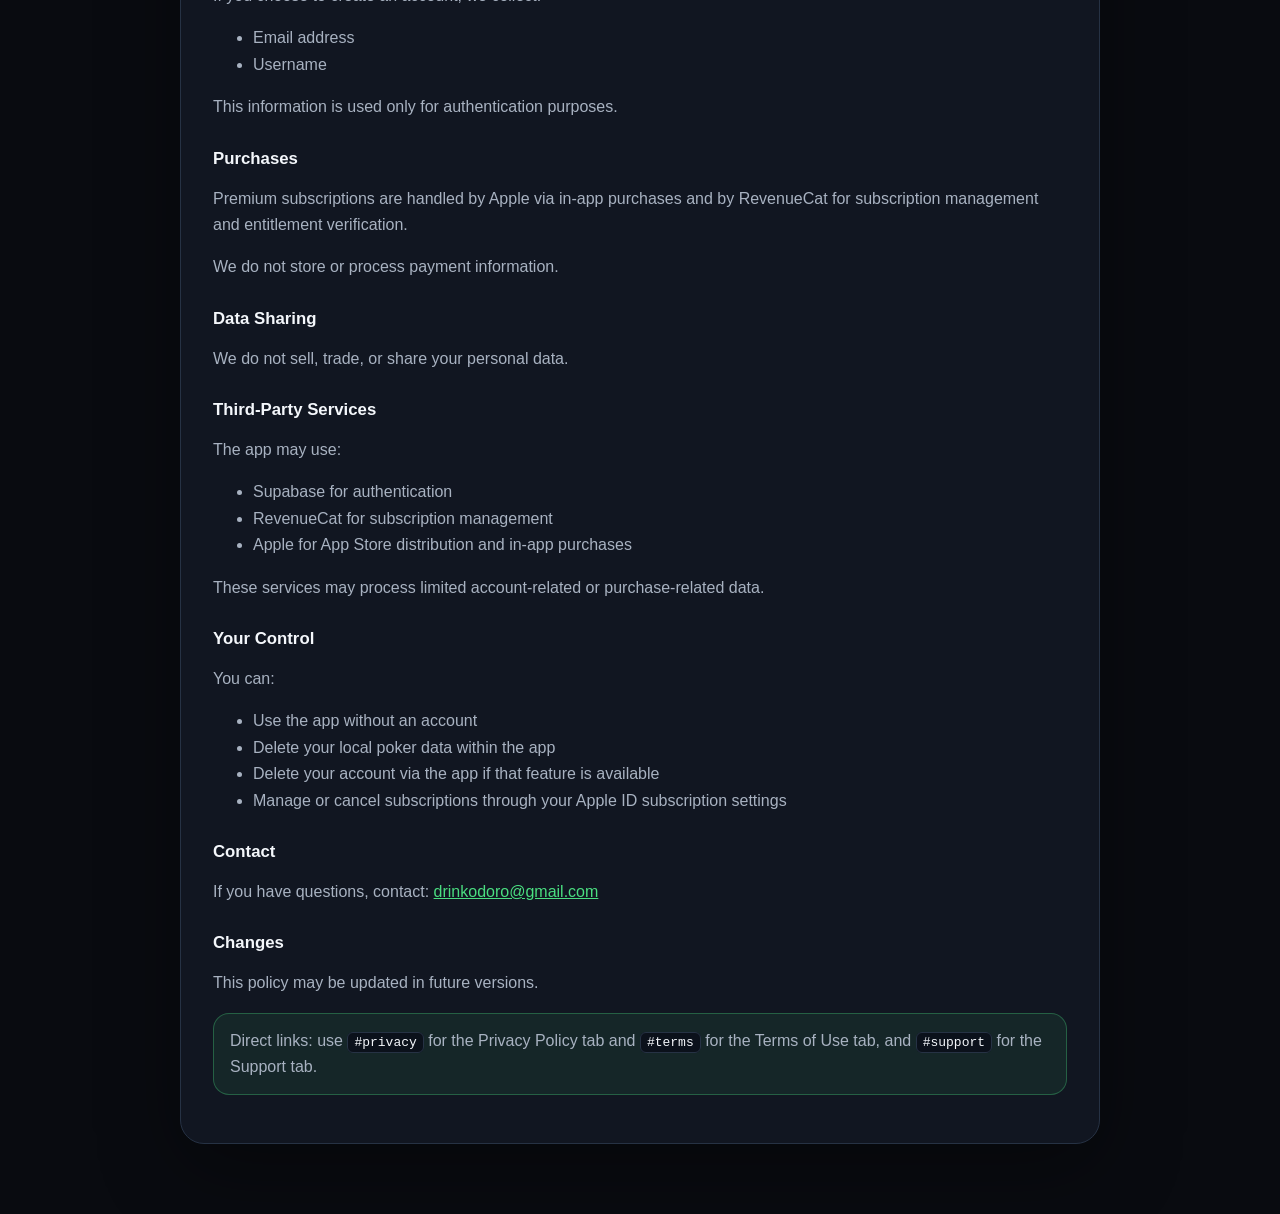
==== commit 6e75a519: "Bust demo video cache" ====
--- a/index.html
+++ b/index.html
@@ -382,7 +382,7 @@
               poster="fixtures/app-store-screenshots/livepokerhud_table.png"
             >
               <source
-                src="fixtures/app-store-screenshots/live_poker_hud_premium_captioned.mp4"
+                src="fixtures/app-store-screenshots/live_poker_hud_premium_captioned_20260506.mp4"
                 type="video/mp4"
               />
               Your browser does not support the video tag.
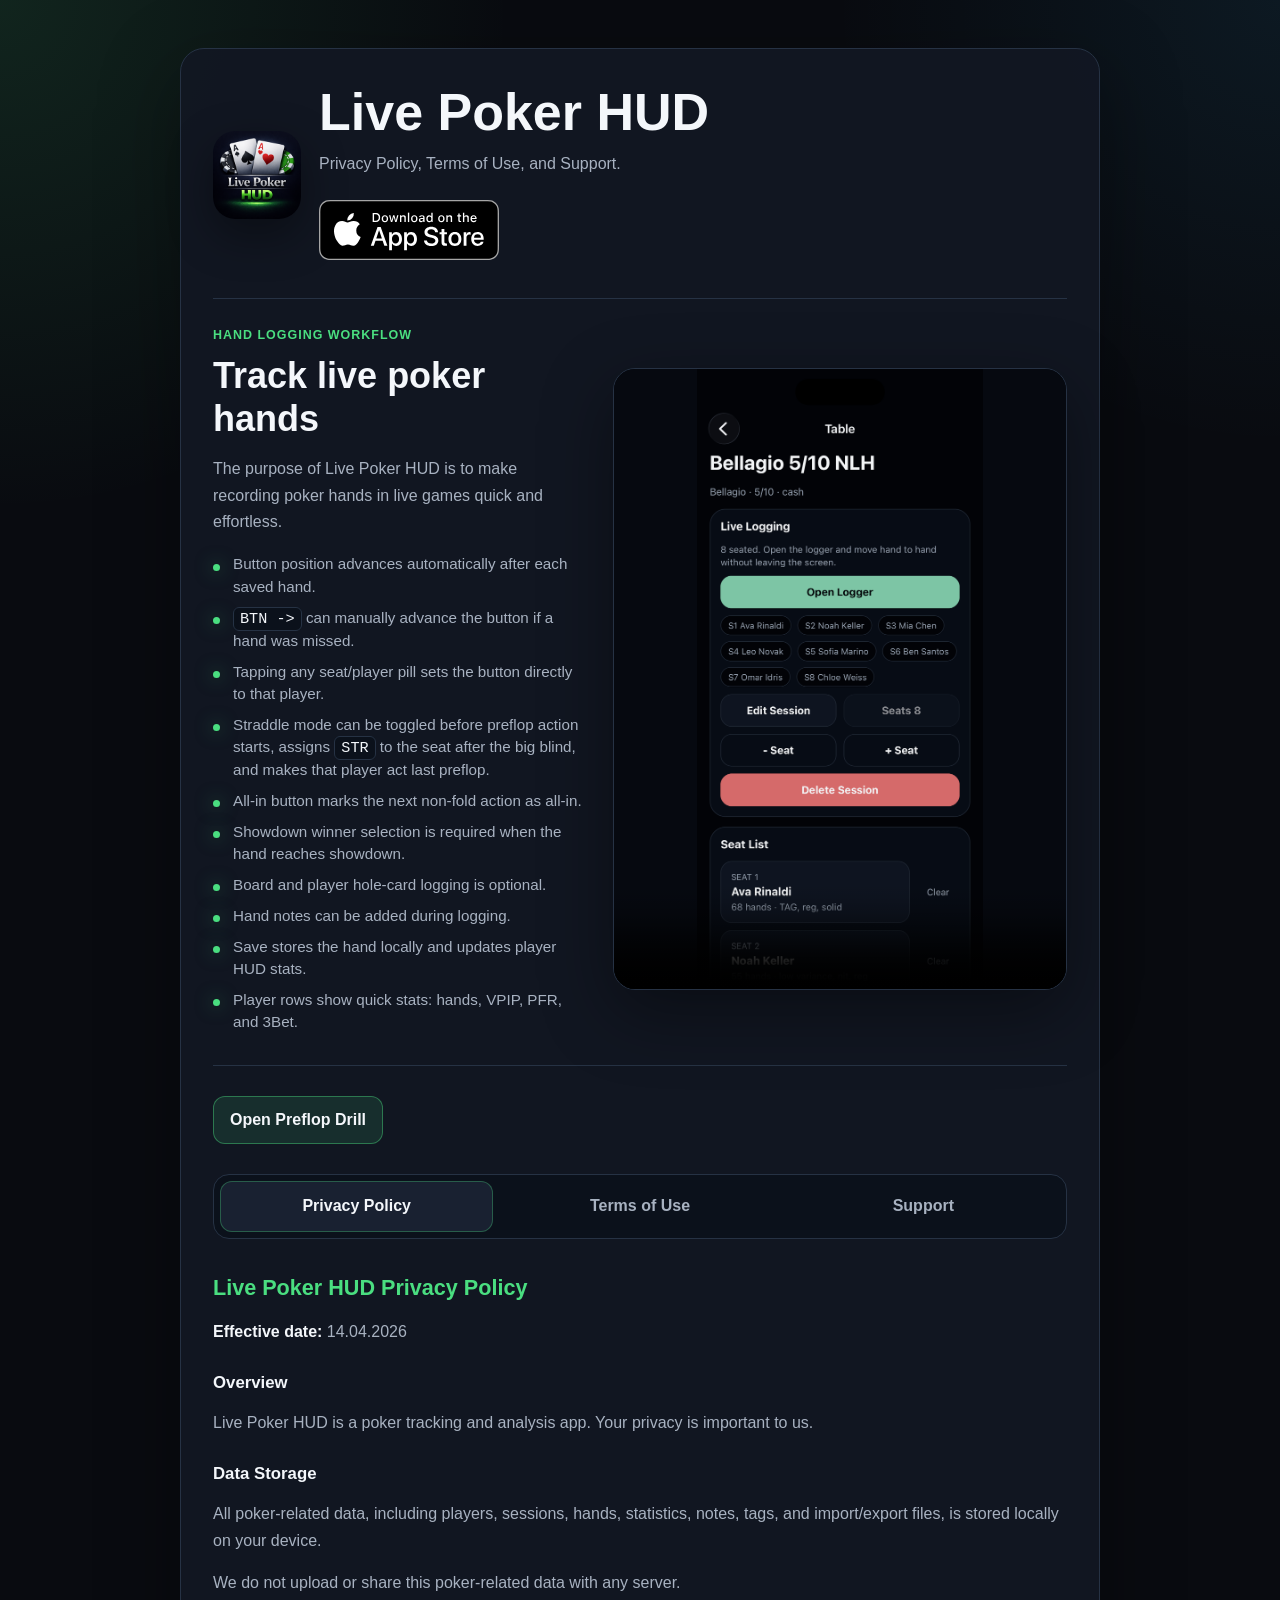
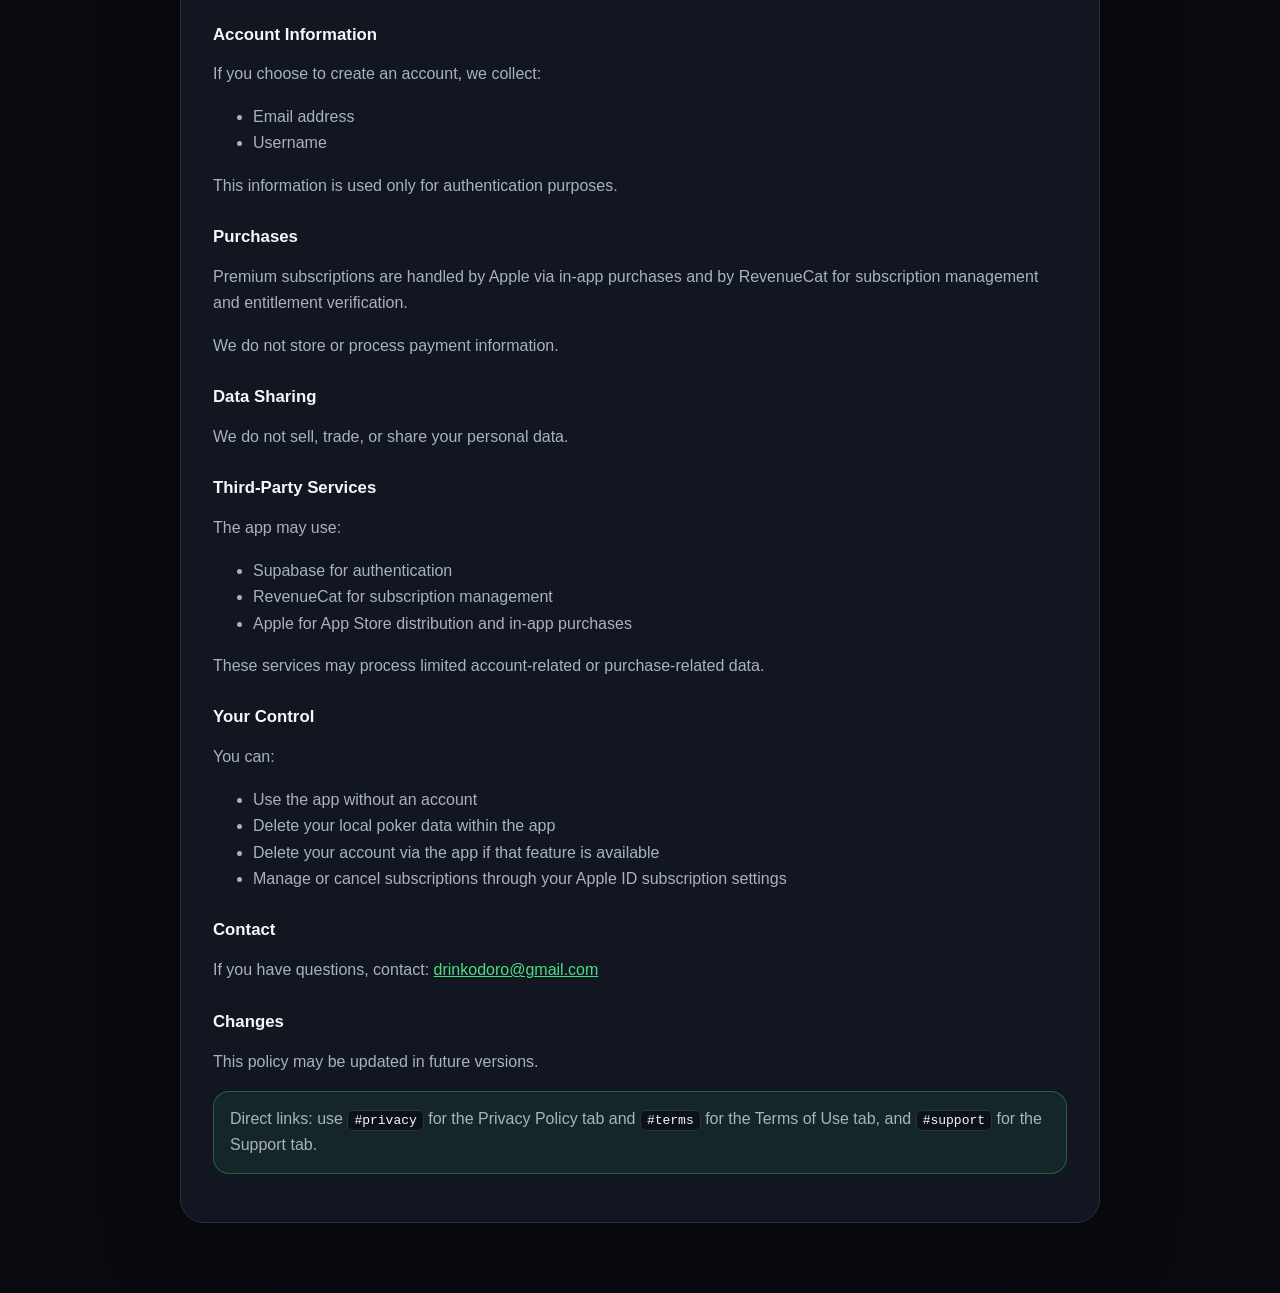
==== commit 6877f364: "Add preflop drill page" ====
--- a/index.html
+++ b/index.html
@@ -227,6 +227,32 @@
         width: 100%;
         max-height: 620px;
         background: #060910;
+      }
+
+      .site-actions {
+        display: flex;
+        flex-wrap: wrap;
+        gap: 12px;
+        align-items: center;
+        margin: 0 0 30px;
+      }
+
+      .button-link {
+        display: inline-flex;
+        align-items: center;
+        justify-content: center;
+        min-height: 44px;
+        border: 1px solid rgba(74, 222, 128, 0.42);
+        border-radius: 12px;
+        padding: 10px 16px;
+        background: rgba(74, 222, 128, 0.12);
+        color: var(--text);
+        font-weight: 800;
+        text-decoration: none;
+      }
+
+      .button-link:hover {
+        background: rgba(74, 222, 128, 0.18);
       }
 
       .tabs {
@@ -390,6 +416,10 @@
           </div>
         </section>
 
+        <div class="site-actions" aria-label="Site navigation">
+          <a class="button-link" href="/preflopdrill/">Open Preflop Drill</a>
+        </div>
+
         <div class="tabs" role="tablist" aria-label="Legal documents">
           <button
             id="privacy-tab"
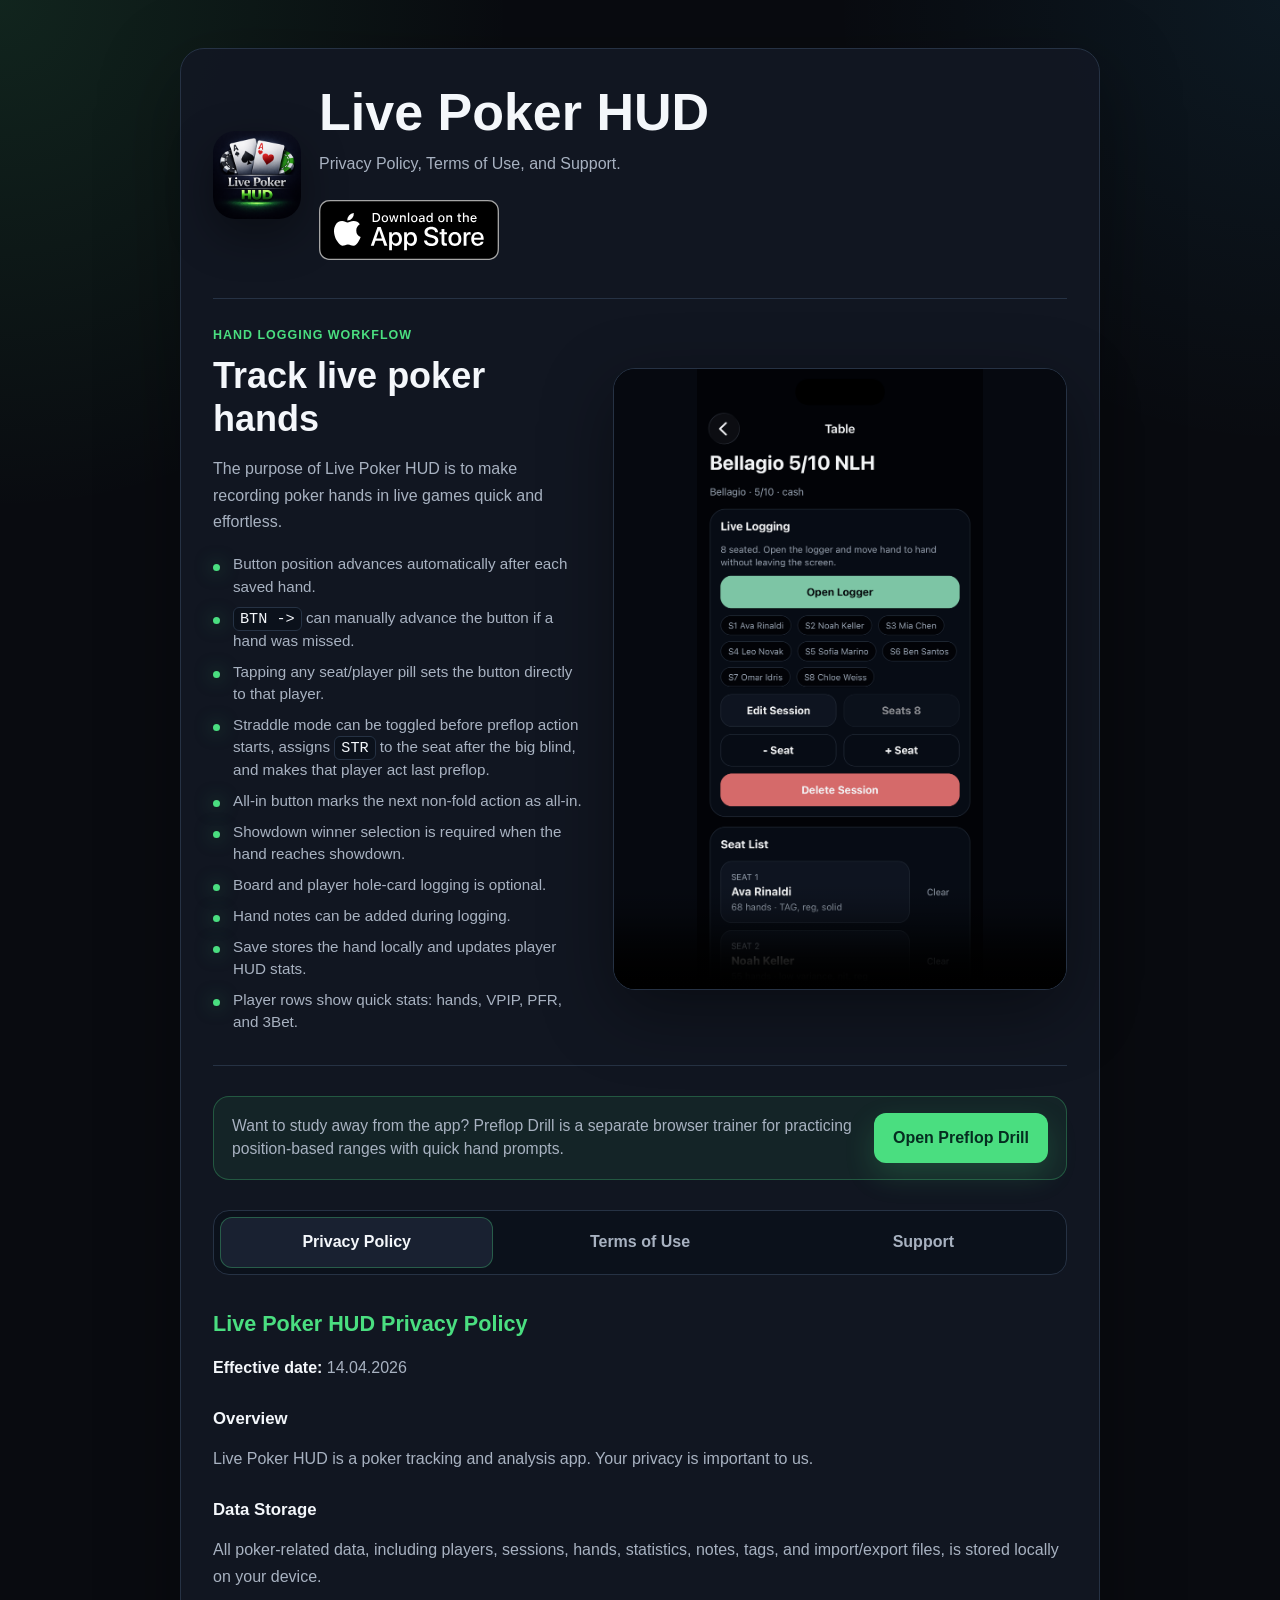
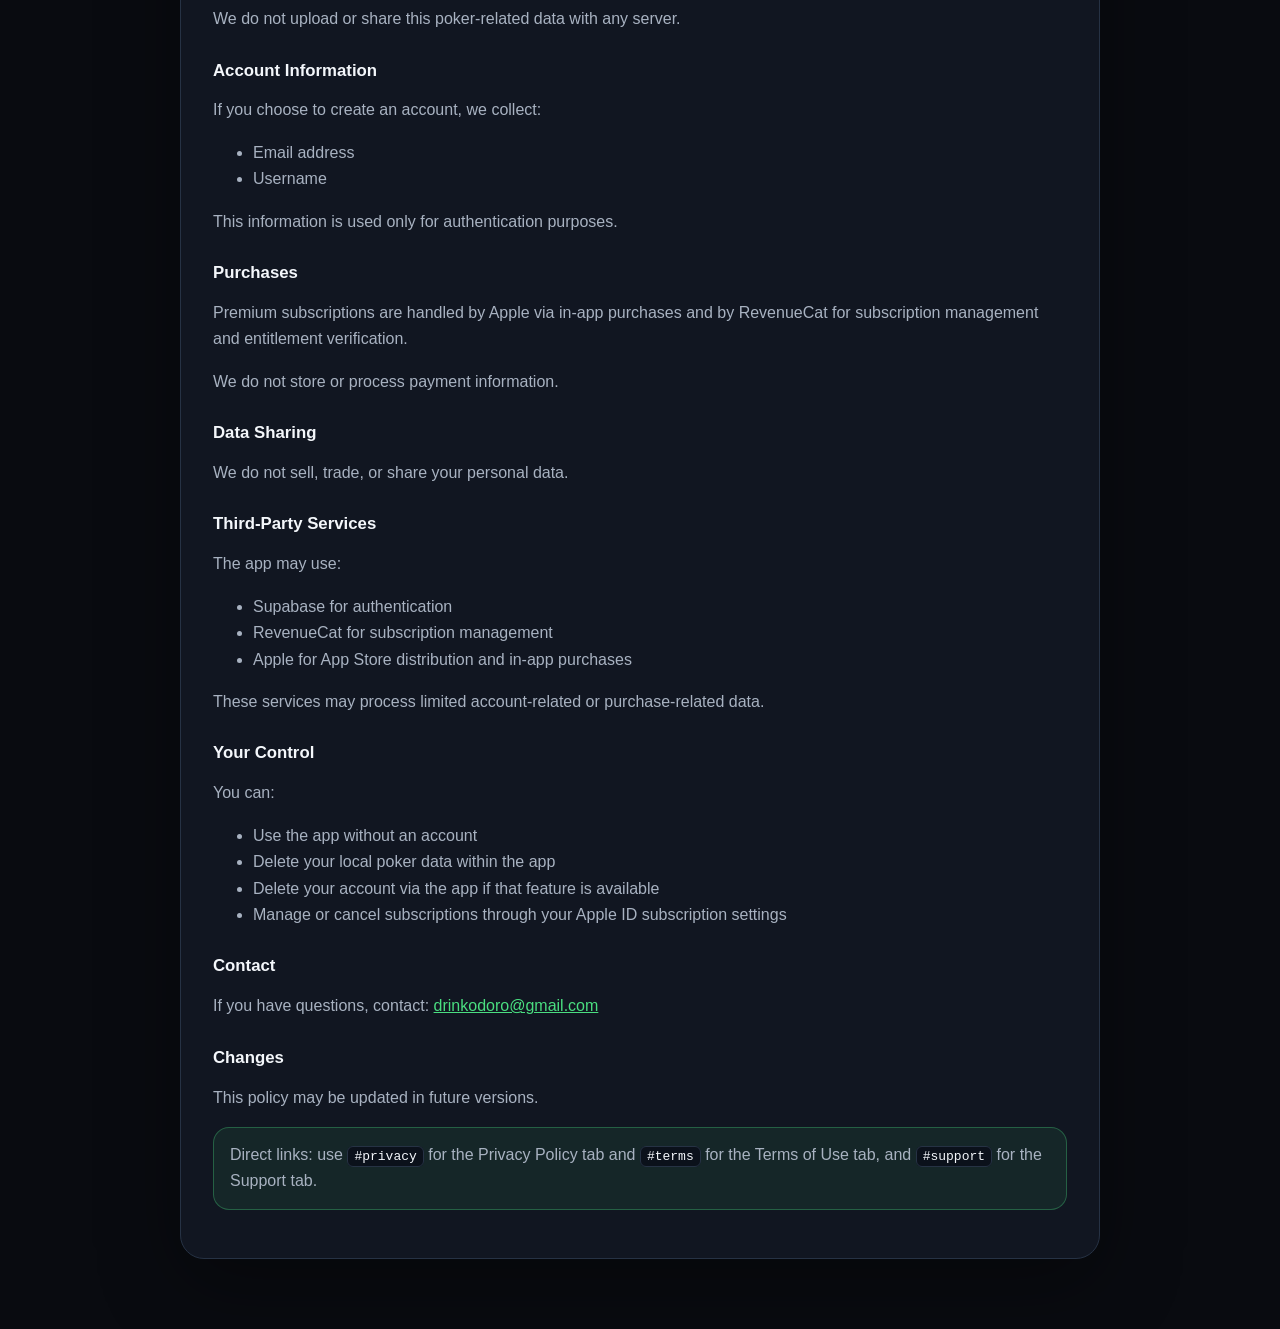
==== commit 41a5cc77: "Improve preflop drill CTA" ====
--- a/index.html
+++ b/index.html
@@ -230,11 +230,22 @@
       }
 
       .site-actions {
-        display: flex;
-        flex-wrap: wrap;
-        gap: 12px;
+        display: grid;
+        grid-template-columns: minmax(0, 1fr) auto;
+        gap: 18px;
         align-items: center;
         margin: 0 0 30px;
+        padding: 16px 18px;
+        border: 1px solid rgba(74, 222, 128, 0.28);
+        border-radius: 16px;
+        background: rgba(74, 222, 128, 0.07);
+      }
+
+      .site-action-copy {
+        margin: 0;
+        color: var(--muted);
+        font-size: 0.98rem;
+        line-height: 1.45;
       }
 
       .button-link {
@@ -244,15 +255,16 @@
         min-height: 44px;
         border: 1px solid rgba(74, 222, 128, 0.42);
         border-radius: 12px;
-        padding: 10px 16px;
-        background: rgba(74, 222, 128, 0.12);
-        color: var(--text);
+        padding: 11px 18px;
+        background: var(--accent);
+        color: #052d20;
         font-weight: 800;
         text-decoration: none;
+        box-shadow: 0 12px 30px rgba(74, 222, 128, 0.18);
       }
 
       .button-link:hover {
-        background: rgba(74, 222, 128, 0.18);
+        background: #86efac;
       }
 
       .tabs {
@@ -310,6 +322,14 @@
 
         .tabs {
           flex-direction: column;
+        }
+
+        .site-actions {
+          grid-template-columns: 1fr;
+        }
+
+        .button-link {
+          width: 100%;
         }
 
         .brand-lockup,
@@ -416,7 +436,11 @@
           </div>
         </section>
 
-        <div class="site-actions" aria-label="Site navigation">
+        <div class="site-actions" aria-label="Preflop Drill">
+          <p class="site-action-copy">
+            Want to study away from the app? Preflop Drill is a separate browser trainer
+            for practicing position-based ranges with quick hand prompts.
+          </p>
           <a class="button-link" href="/preflopdrill/">Open Preflop Drill</a>
         </div>
 
